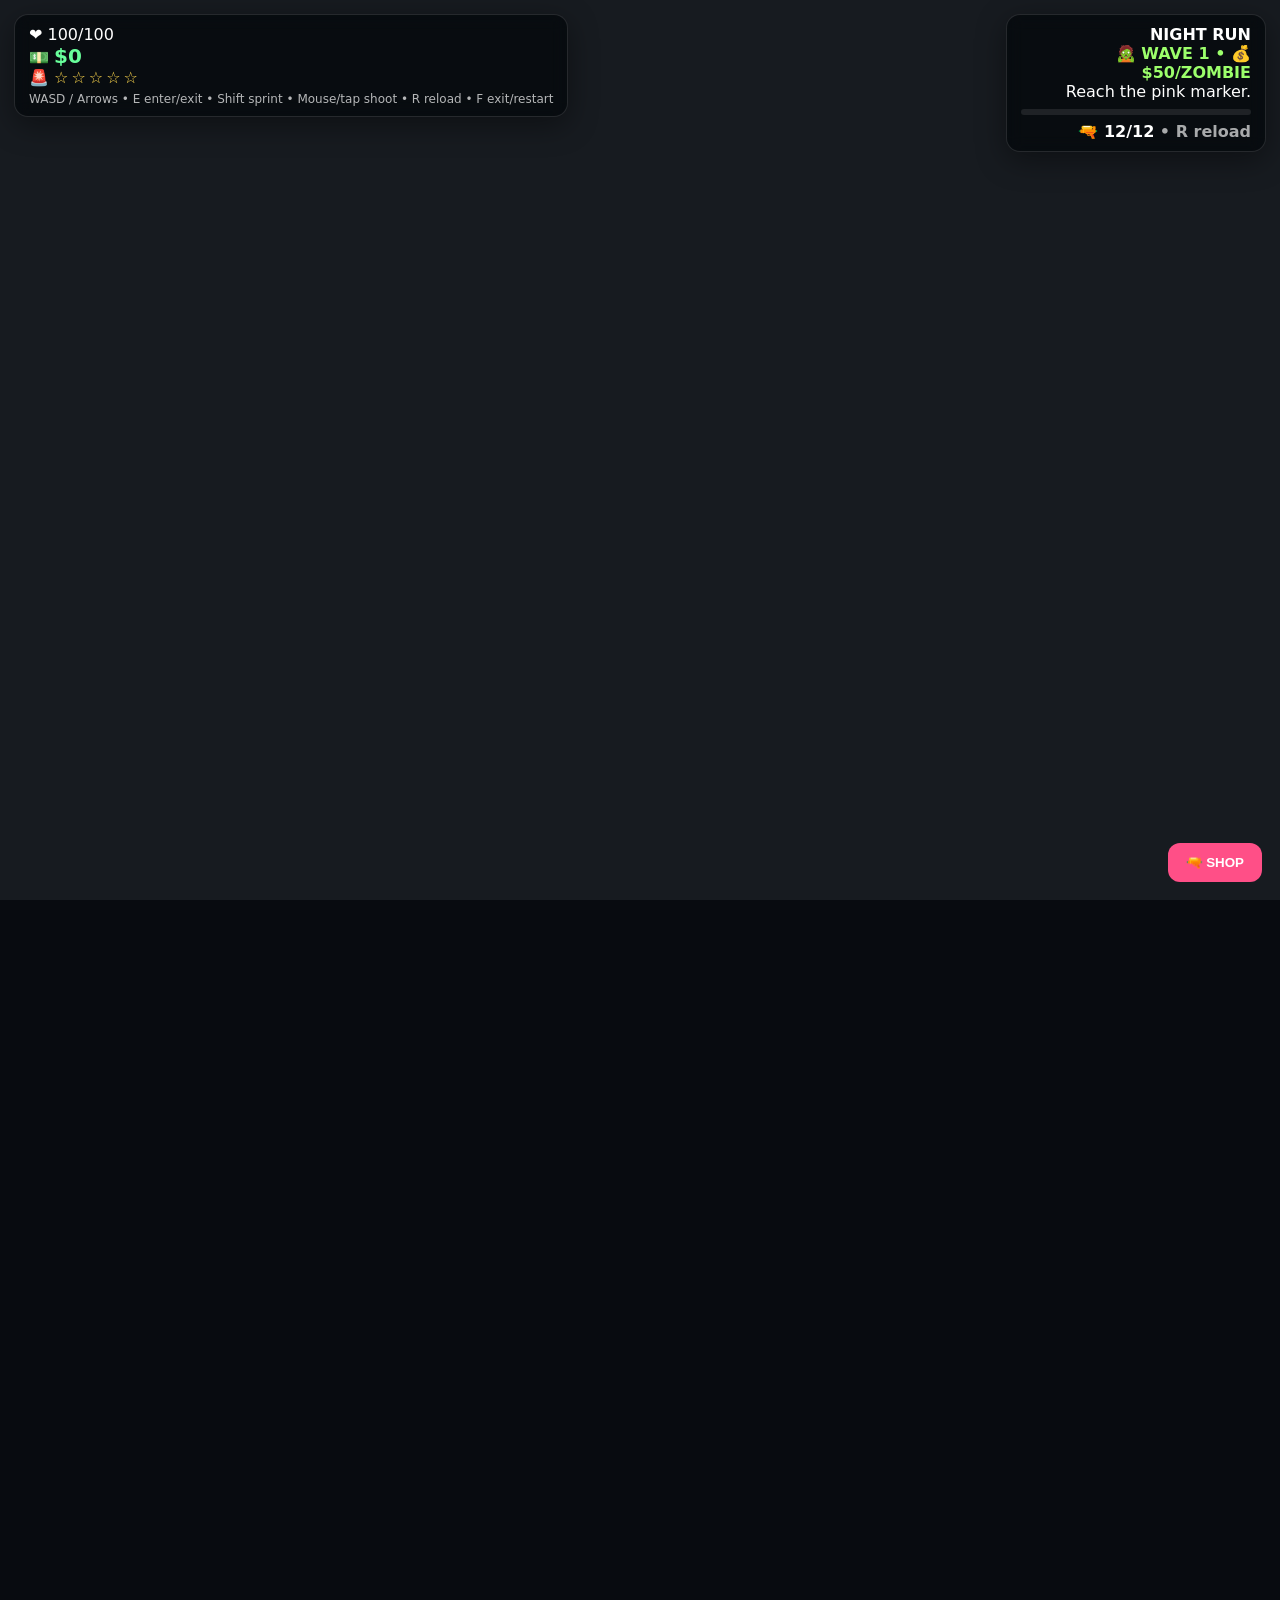
==== games/vice-streets.html @ dd01cb98 "Make upgraded shots behave like individual straight bullets" ====
<!doctype html>
<html lang="en">
<head>
<meta charset="utf-8">
<meta name="viewport" content="width=device-width,initial-scale=1,viewport-fit=cover">
<title>Vice Streets — Open World Mini Game</title>
<style>
*{box-sizing:border-box}html,body{margin:0;height:100%;overflow:hidden;background:#080b10;color:#fff;font-family:system-ui,-apple-system,Segoe UI,sans-serif}
canvas{display:block;width:100vw;height:100vh;background:#171b20}
#hud{position:fixed;inset:0;pointer-events:none}
.panel{position:absolute;background:rgba(5,8,12,.78);backdrop-filter:blur(8px);border:1px solid rgba(255,255,255,.12);border-radius:14px;padding:10px 14px;box-shadow:0 8px 30px #0006}
#stats{top:14px;left:14px;min-width:190px}.money{color:#68ff9b;font-weight:800;font-size:20px}.wanted{letter-spacing:3px;color:#ffd84d}.hint{font-size:12px;opacity:.7;margin-top:5px}
#mission{top:14px;right:14px;text-align:right;max-width:260px}.missionTitle{font-weight:800}.progress{height:6px;background:#ffffff18;border-radius:99px;margin-top:8px;overflow:hidden}.progress i{display:block;height:100%;background:#ff4f87;width:0%}
#toast{left:50%;bottom:28px;transform:translateX(-50%);font-weight:700;opacity:0;transition:.25s}
#mobile{display:none;position:fixed;inset:auto 0 18px 0;justify-content:space-between;padding:0 18px;pointer-events:none}.stick{width:116px;height:116px;border-radius:50%;background:#ffffff12;border:1px solid #fff2;pointer-events:auto;position:relative}.stick b{position:absolute;left:39px;top:39px;width:38px;height:38px;border-radius:50%;background:#fff3}.buttons{display:flex;gap:10px;align-items:end}.btn{width:58px;height:58px;border-radius:50%;border:1px solid #fff3;background:#ff4f8755;color:#fff;font-weight:800;pointer-events:auto}
@media(max-width:700px){#mobile{display:flex}.hint{display:none}#mission{font-size:12px;max-width:190px}}
</style>
</head>
<body>
<canvas id="game"></canvas>
<div id="hud">
  <div id="stats" class="panel"><div>❤️ <span id="health">100</span>/100</div><div>💵 <span class="money">$<span id="cash">0</span></span></div><div>🚨 <span id="stars" class="wanted">☆☆☆☆☆</span></div><div class="hint">WASD / Arrows • E enter/exit • Shift sprint • Mouse/tap shoot • R reload • F exit/restart</div></div>
  <div id="mission" class="panel"><div class="missionTitle">NIGHT RUN</div><div style="color:#9cff6b;font-weight:800">🧟 WAVE <span id="wave">1</span> • 💰 $50/ZOMBIE</div><div id="objective">Reach the pink marker.</div><div class="progress"><i id="bar"></i></div><div style="margin-top:7px;font-weight:800">🔫 <span id="ammo">12</span>/12 <span style="opacity:.65">• R reload</span></div></div>
  <div id="toast" class="panel"></div>
</div>
<div id="mobile"><div id="stick" class="stick"><b></b></div><div class="buttons"><button class="btn" id="shoot">FIRE</button><button class="btn" id="reload">RELOAD</button><button class="btn" id="enter">E</button><button class="btn" id="sprint">RUN</button></div></div>
<div id="death" style="display:none;position:fixed;inset:0;z-index:20;background:#000b;align-items:center;justify-content:center;text-align:center"><div class="panel" style="padding:28px;min-width:280px"><div style="font-size:34px;font-weight:900;color:#ff4f87">YOU DIED</div><div style="margin:10px 0 18px;opacity:.8">Wave reset to 1.</div><button id="restart" style="padding:12px 22px;border:0;border-radius:10px;background:#68ff9b;font-weight:900">RESTART</button></div></div>
<button id="shopBtn" style="position:fixed;right:18px;bottom:18px;z-index:5;padding:12px 18px;border:0;border-radius:12px;background:#ff4f87;color:#fff;font-weight:900">🔫 SHOP</button>
<div id="shop" style="display:none;position:fixed;inset:0;background:#000b;z-index:30;align-items:center;justify-content:center"><div class="panel" style="width:min(430px,92vw);padding:18px"><h2>🔫 WEAPON SHOP</h2><div>Cash: $<span id="shopCash">0</span></div><div style="margin:12px 0;padding:12px;background:#ffffff0d;border-radius:10px"><b>SMG — $1,000</b><br><small>3 damage • faster fire</small><br><button id="smgBtn">BUY</button></div><div style="margin:12px 0;padding:12px;background:#ffffff0d;border-radius:10px"><b>Rifle — $2,000</b><br><small>7 damage • very fast fire</small><br><button id="rifleBtn">BUY</button></div><div style="margin:12px 0;padding:12px;background:#ffffff0d;border-radius:10px"><b>Fire Rate Upgrade — $500</b><br><small>Walk through the green station to auto-buy.</small><br><button id="rateBtn">UPGRADE</button></div><button id="closeShop">CLOSE</button></div></div><script>
const c=document.querySelector('canvas'),x=c.getContext('2d'),cashEl=document.querySelector('#cash'),starsEl=document.querySelector('#stars'),obj=document.querySelector('#objective'),bar=document.querySelector('#bar'),toast=document.querySelector('#toast');
let W,H,dpr,keys={},touch={x:0,y:0},toastTimer=0,mouse={x:0,y:0,down:false},ammo=12,maxAmmo=12,reloading=false,reloadTimer=0,shots=[],zombies=[],wave=1,zKills=0,gunLevel=1,fireCooldown=0,weapon='Pistol',health=100,hitCooldown=0,dead=false,boss=null,upgradePad={x:1600,y:850,r:42,used:false};
function resize(){dpr=Math.min(devicePixelRatio||1,2);W=innerWidth;H=innerHeight;c.width=W*dpr;c.height=H*dpr;x.setTransform(dpr,0,0,dpr,0,0)}addEventListener('resize',resize);resize();
const world={w:3200,h:2200}, player={x:1600,y:1100,r:15,angle:0,onCar:false,cash:0,wanted:0};
function spawnWave(){zombies=[];boss=null;const count=Math.min(6+wave*2,34);for(let i=0;i<count;i++){const a=(Math.PI*2*i/count)+rnd(-.12,.12),d=620+(i%3)*95;zombies.push({x:Math.max(40,Math.min(world.w-40,player.x+Math.cos(a)*d)),y:Math.max(40,Math.min(world.h-40,player.y+Math.sin(a)*d)),r:12+Math.min(7,wave*.4),speed:.55+wave*.075,hp:2+wave*2,hit:0});}if(wave%5===0){const a=.37,d=760;boss={x:Math.max(60,Math.min(world.w-60,player.x+Math.cos(a)*d)),y:Math.max(60,Math.min(world.h-60,player.y+Math.sin(a)*d)),r:28,speed:.45+wave*.025,hp:100+wave*35,maxHp:100+wave*35,hit:0};toastMsg('👹 BOSS WAVE '+wave);}else toastMsg('🧟 ZOMBIE WAVE '+wave+' — SURVIVE!')}spawnWave();
let cam={x:0,y:0}, cars=[], people=[], particles=[], pickups=[], mission={stage:2,got:0,total:0};
const roadX=[300,800,1300,1800,2300,2800],roadY=[300,750,1200,1650,2000];
function rnd(a,b){return a+Math.random()*(b-a)} function dist(a,b){return Math.hypot(a.x-b.x,a.y-b.y)}
function toastMsg(t){toast.textContent=t;toast.style.opacity=1;toastTimer=2.5}
for(let i=0;i<55;i++)cars.push({x:rnd(120,3080),y:rnd(120,2080),w:42,h:22,a:Math.random()*6.28,v:rnd(.4,1.4),color:['#b52f45','#2478b5','#c59a27','#6847a8','#278d59','#777'][i%6],npc:true,type:i%3});
for(let i=0;i<45;i++)people.push({x:rnd(100,3100),y:rnd(100,2100),r:7,a:Math.random()*6.28,skin:['#f0b58a','#c9825e','#8d553c','#e2a071'][i%4],shirt:['#263b59','#6d2938','#405b3d','#5b4a73','#7b6748'][i%5],pants:['#20242b','#39414c','#17191e','#5b5146'][i%4]});
 
function roadAt(v,arr){return arr.reduce((p,n)=>Math.abs(n-v)<Math.abs(p-v)?n:p,arr[0])}
function shoot(){if(dead||reloading||ammo<=0||fireCooldown>0)return;const damage=weapon==='Pistol'?1:weapon==='SMG'?3:7;const bullets=Math.min(gunLevel,6);ammo-=bullets;fireCooldown=.28;let ang=player.angle;if(mouse.x||mouse.y){const wx=mouse.x+cam.x,wy=mouse.y+cam.y,aim=Math.atan2(wy-player.y,wx-player.x);if(Math.hypot(wx-player.x,wy-player.y)>8){ang=aim;player.angle=aim}}for(let b=0;b<bullets;b++){shots.push({x:player.x+Math.cos(ang)*20,y:player.y+Math.sin(ang)*20,a:ang,life:.9,delay:b*.065,speed:22,damage})}}
function reload(){if(reloading||ammo===maxAmmo)return;reloading=true;reloadTimer=1.15;toastMsg('RELOADING...')}
function update(dt){
 fireCooldown=Math.max(0,fireCooldown-dt);
 if(reloading){reloadTimer-=dt;if(reloadTimer<=0){ammo=maxAmmo;reloading=false;toastMsg('RELOADED')}}
 let dx=(keys.d||keys.arrowright?1:0)-(keys.a||keys.arrowleft?1:0),dy=(keys.s||keys.arrowdown?1:0)-(keys.w||keys.arrowup?1:0);
 if(touch.x||touch.y){dx=touch.x;dy=touch.y}
 const len=Math.hypot(dx,dy)||1, speed=(player.onCar?5.8:((keys.shift||keys.run)?3.8:2.6));
 if(dx||dy){player.x+=dx/len*speed*dt*60;player.y+=dy/len*speed*dt*60;const targetAngle=Math.atan2(dy,dx),angleDelta=Math.atan2(Math.sin(targetAngle-player.angle),Math.cos(targetAngle-player.angle));player.angle+=angleDelta*Math.min(1,dt*4.5)}
 player.x=Math.max(35,Math.min(world.w-35,player.x));player.y=Math.max(35,Math.min(world.h-35,player.y));
 if(player.onCar) for(const car of cars) if(car===player.car){car.x=player.x;car.y=player.y;car.a=player.angle}
 for(const car of cars) if(car.npc){car.x+=Math.cos(car.a)*car.v*dt*60;car.y+=Math.sin(car.a)*car.v*dt*60;if(car.x<30||car.x>world.w-30)car.a=Math.PI-car.a;if(car.y<30||car.y>world.h-30)car.a=-car.a}
 for(const p of people){p.x+=Math.cos(p.a)*.35*dt*60;p.y+=Math.sin(p.a)*.35*dt*60;if(Math.random()<.01)p.a+=rnd(-1,1)}
 hitCooldown=Math.max(0,hitCooldown-dt);for(const z of zombies){const a=Math.atan2(player.y-z.y,player.x-z.x),sp=z.speed*dt*60;z.x+=Math.cos(a)*sp;z.y+=Math.sin(a)*sp;z.hit=Math.max(0,z.hit-dt);if(Math.hypot(z.x-player.x,z.y-player.y)<player.r+z.r&&hitCooldown<=0){health=Math.max(0,health-15);hitCooldown=.65;z.x-=Math.cos(a)*16;z.y-=Math.sin(a)*16;if(health<=0)die()}}if(boss){const a=Math.atan2(player.y-boss.y,player.x-boss.x),sp=boss.speed*dt*60;boss.x+=Math.cos(a)*sp;boss.y+=Math.sin(a)*sp;boss.hit=Math.max(0,boss.hit-dt);if(Math.hypot(boss.x-player.x,boss.y-player.y)<player.r+boss.r&&hitCooldown<=0){health=Math.max(0,health-30);hitCooldown=.75;if(health<=0)die()}}if(!upgradePad.used&&dist(player,upgradePad)<upgradePad.r&&player.cash>=500){player.cash-=500;gunLevel++;upgradePad.used=true;toastMsg('AUTO UPGRADE! FIRE RATE LEVEL '+gunLevel)}if(dist(player,upgradePad)>90)upgradePad.used=false; if(player.wanted>0&&Math.random()<.0008)player.wanted=Math.max(0,player.wanted-1);
 for(const p of particles){p.x+=p.vx;p.y+=p.vy;p.life-=dt}particles=particles.filter(p=>p.life>0);
 for(const s of shots){if(s.delay>0){s.delay-=dt;continue}s.x+=Math.cos(s.a)*s.speed*dt*60;s.y+=Math.sin(s.a)*s.speed*dt*60;s.life-=dt;
  let hit=false;
  for(let i=zombies.length-1;i>=0;i--){const z=zombies[i];if(Math.hypot(s.x-z.x,s.y-z.y)<z.r+5){z.hp-=s.damage;z.hit=.12;hit=true;if(z.hp<=0){for(let k=0;k<20;k++)particles.push({x:z.x+rnd(-10,10),y:z.y+rnd(-10,10),vx:rnd(-3,3),vy:rnd(-3,3),life:rnd(.3,.9)});zombies.splice(i,1);zKills++;player.cash+=50;toastMsg('+ $50 ZOMBIE')}break}}
  if(!hit&&boss&&Math.hypot(s.x-boss.x,s.y-boss.y)<boss.r+5){boss.hp-=s.damage;boss.hit=.12;hit=true;if(boss.hp<=0){for(let k=0;k<50;k++)particles.push({x:boss.x+rnd(-25,25),y:boss.y+rnd(-25,25),vx:rnd(-5,5),vy:rnd(-5,5),life:rnd(.4,1)});player.cash+=wave*500;boss=null;toastMsg('👹 BOSS DEFEATED +
 document.querySelector('#ammo').textContent=reloading?'…':ammo;document.querySelector('#health').textContent=health;cashEl.textContent=player.cash;document.querySelector('#wave').textContent=wave;starsEl.textContent='★'.repeat(player.wanted)+'☆'.repeat(5-player.wanted);
 obj.textContent=wave%5===0?'BOSS WAVE — DEFEAT THE BOSS!':'Survive the zombies.';
 bar.style.width=(mission.stage===0?mission.got/mission.total*100:mission.stage===1?100:100)+'%';
 cam.x+=(player.x-W/2-cam.x)*.12;cam.y+=(player.y-H/2-cam.y)*.12;
 if(toastTimer>0){toastTimer-=dt;if(toastTimer<=0)toast.style.opacity=0}
}
function draw(){
 x.clearRect(0,0,W,H);x.save();x.translate(-cam.x,-cam.y);
 x.fillStyle='#20252b';x.fillRect(0,0,world.w,world.h);
 // detailed city blocks and buildings
 for(let gx=60;gx<world.w;gx+=250)for(let gy=60;gy<world.h;gy+=220){
  const h=95+((gx*7+gy*3)%120),w=185;
  x.fillStyle='#171a1e';x.fillRect(gx+7,gy+9,w,h+8);
  x.fillStyle=((gx+gy)%500)?'#50545a':'#62666b';x.fillRect(gx,gy,w,h);
  x.fillStyle='#74777a';x.fillRect(gx+5,gy+5,w-10,7);
  for(let wx=gx+15;wx<gx+w-12;wx+=25)for(let wy=gy+18;wy<gy+h-12;wy+=24){x.fillStyle=((wx+wy)%3)?'#9aa0a3':'#34393e';x.fillRect(wx,wy,11,8)}
  x.fillStyle='#25282c';x.fillRect(gx+18,gy+h-35,34,35);x.fillRect(gx+w-52,gy+h-35,34,35);
 }
 // roads
 x.fillStyle='#383d42';for(const r of roadX)x.fillRect(r-48,0,96,world.h);for(const r of roadY)x.fillRect(0,r-48,world.w,96);
 x.strokeStyle='#d5b84a';x.lineWidth=2;x.setLineDash([20,18]);for(const r of roadX){x.beginPath();x.moveTo(r,0);x.lineTo(r,world.h);x.stroke()}for(const r of roadY){x.beginPath();x.moveTo(0,r);x.lineTo(world.w,r);x.stroke()}x.setLineDash([]);
 // upgrade station
 x.strokeStyle='#68ff9b';x.lineWidth=4;x.beginPath();x.arc(upgradePad.x,upgradePad.y,upgradePad.r+Math.sin(Date.now()/180)*4,0,7);x.stroke();x.fillStyle='#68ff9b';x.font='bold 12px sans-serif';x.textAlign='center';x.fillText('$500 FIRE RATE',upgradePad.x,upgradePad.y-52);
 // destination
 const target=mission.stage===1?{x:2850,y:420}:pickups.find(q=>!q.got);
 if(target&&mission.stage===1){x.strokeStyle='#ff4f87';x.lineWidth=5;x.beginPath();x.arc(target.x,target.y,25+Math.sin(Date.now()/120)*5,0,7);x.stroke()}
 for(const q of pickups)if(!q.got){x.fillStyle='#ff4f87';x.beginPath();x.arc(q.x,q.y,10,0,7);x.fill();x.fillStyle='#fff';x.font='bold 11px sans-serif';x.textAlign='center';x.fillText('$',q.x,q.y+4)}
 for(const p of people){x.save();x.translate(p.x,p.y);x.rotate(p.a);x.fillStyle='#111';x.fillRect(-5,13,4,8);x.fillRect(1,13,4,8);x.fillStyle=p.pants;x.fillRect(-6,5,12,10);x.fillStyle=p.shirt;x.beginPath();x.roundRect(-7,-1,14,10,3);x.fill();x.fillStyle=p.skin;x.beginPath();x.arc(0,-7,5.5,0,7);x.fill();x.fillStyle='#3a241a';x.beginPath();x.arc(0,-10,5.5,Math.PI,Math.PI*2);x.fill();x.fillStyle=p.skin;x.fillRect(-10,1,3,7);x.fillRect(7,1,3,7);x.restore()}
 if(boss){x.save();x.translate(boss.x,boss.y);x.fillStyle=boss.hit?'#fff':'#8b1e35';x.beginPath();x.arc(0,0,boss.r,0,7);x.fill();x.fillStyle='#111';x.beginPath();x.arc(-9,-5,5,0,7);x.arc(9,-5,5,0,7);x.fill();x.fillStyle='#ff4f87';x.fillRect(-30,-42,60,6);x.fillStyle='#68ff9b';x.fillRect(-30,-42,60*Math.max(0,boss.hp/boss.maxHp),6);x.restore()}for(const z of zombies){x.save();x.translate(z.x,z.y);const a=Math.atan2(player.y-z.y,player.x-z.x);x.rotate(a);x.fillStyle='#111';x.fillRect(-7,10,5,10);x.fillRect(2,10,5,10);x.fillStyle=z.hit?'#fff':'#596b4a';x.beginPath();x.arc(0,0,12,0,7);x.fill();x.fillStyle='#36452e';x.fillRect(-9,-3,18,13);x.fillStyle='#d8d8c0';x.beginPath();x.arc(-4,-3,2,0,7);x.arc(4,-3,2,0,7);x.fill();x.restore()}
 for(const car of cars){x.save();x.translate(car.x,car.y);x.rotate(car.a);x.fillStyle='#111';x.roundRect(-24,-13,48,26,6);x.fill();x.fillStyle=car.color;x.roundRect(-21,-10,42,20,5);x.fill();x.fillStyle='#202a32';x.beginPath();x.roundRect(-8,-8,17,16,3);x.fill();x.fillStyle='#9fc7d8';x.fillRect(-5,-7,11,6);x.fillStyle='#d8e6eb';x.fillRect(-5,1,11,6);x.fillStyle='#111';x.fillRect(-19,-15,9,5);x.fillRect(10,-15,9,5);x.fillRect(-19,10,9,5);x.fillRect(10,10,9,5);x.fillStyle='#f5e6a2';x.fillRect(20,-7,3,5);x.fillStyle='#d34a4a';x.fillRect(-23,2,3,5);x.restore()}
 x.save();x.translate(player.x,player.y);x.rotate(player.angle);if(player.onCar){x.fillStyle='#111';x.roundRect(-25,-14,50,28,6);x.fill();x.fillStyle='#ff4f87';x.roundRect(-22,-11,44,22,5);x.fill();x.fillStyle='#202a32';x.roundRect(-8,-9,18,18,3);x.fill();x.fillStyle='#bde9ff';x.fillRect(-5,-7,12,6);x.fillRect(-5,1,12,6);x.fillStyle='#111';x.fillRect(-20,-16,10,5);x.fillRect(10,-16,10,5);x.fillRect(-20,11,10,5);x.fillRect(10,11,10,5)}else{x.fillStyle='#17191d';x.fillRect(-6,9,5,9);x.fillRect(1,9,5,9);x.fillStyle='#2d4770';x.beginPath();x.roundRect(-8,-1,16,12,4);x.fill();x.fillStyle='#e0a277';x.beginPath();x.arc(0,-7,6,0,7);x.fill();x.fillStyle='#2a1b16';x.beginPath();x.arc(0,-10,6,Math.PI,Math.PI*2);x.fill();x.fillStyle='#111';x.fillRect(5,-1,15,4)}x.restore();
 // weapon
x.save();x.translate(player.x,player.y);x.rotate(player.angle);if(weapon==='Pistol'){x.strokeStyle='#ffd84d';x.lineWidth=4;x.beginPath();x.moveTo(6,0);x.lineTo(32,0);x.stroke();}else if(weapon==='SMG'){x.fillStyle='#55d6ff';x.fillRect(5,-4,30,8);x.fillStyle='#17202a';x.fillRect(10,4,8,12);x.fillStyle='#9deaff';x.fillRect(33,-2,8,4);}else{x.fillStyle='#ff9f43';x.fillRect(5,-4,42,8);x.fillStyle='#222';x.fillRect(12,4,8,16);x.fillStyle='#ffd84d';x.fillRect(45,-2,12,4);}x.restore();
 for(const s of shots){if(s.delay>0)continue;x.save();x.globalAlpha=Math.max(0,s.life*2);x.fillStyle=weapon==='Rifle'?'#ff9f43':weapon==='SMG'?'#59f3ff':'#ffd84d';x.beginPath();x.arc(s.x,s.y,3.5,0,7);x.fill();x.restore()}for(const p of particles){x.globalAlpha=Math.max(0,p.life);x.fillStyle='#ff4f87';x.fillRect(p.x,p.y,4,4)}x.globalAlpha=1;x.restore();
}
function die(){if(dead)return;dead=true;mouse.down=false;keys={};document.querySelector('#death').style.display='flex';toastMsg('YOU DIED — WAVE RESET')}function restartGame(){dead=false;health=100;hitCooldown=0;wave=1;zKills=0;zombies=[];boss=null;player.x=1600;player.y=1100;player.wanted=0;ammo=maxAmmo;reloading=false;mission.stage=2;mission.got=0;upgradePad.used=false;document.querySelector('#death').style.display='none';spawnWave()}document.querySelector('#restart').onclick=restartGame;function loop(t){const dt=Math.min(.033,(t-(loop.last||t))/1000);loop.last=t;if(!dead)update(dt);draw();requestAnimationFrame(loop)}requestAnimationFrame(loop);
addEventListener('keydown',e=>{keys[e.key.toLowerCase()]=true;const k=e.key.toLowerCase();if(k==='e')toggleCar();if(k==='r')reload();if(k==='f'||k===' ')shoot()});
addEventListener('keyup',e=>keys[e.key.toLowerCase()]=false);c.addEventListener('mousemove',e=>{mouse.x=e.clientX;mouse.y=e.clientY});c.addEventListener('mousedown',e=>{e.preventDefault();mouse.down=true;mouse.x=e.clientX;mouse.y=e.clientY;shoot()});addEventListener('mouseup',()=>mouse.down=false);c.addEventListener('touchstart',e=>{const t=e.touches[0];mouse.x=t.clientX;mouse.y=t.clientY;shoot()},{passive:true});
function toggleCar(){let nearest=cars.reduce((a,b)=>dist(player,b)<dist(player,a)?b:a,cars[0]);if(player.onCar){player.onCar=false;player.car=null;toastMsg('On foot')}else if(dist(player,nearest)<55){player.onCar=true;player.car=nearest;toastMsg('Vehicle acquired')}}
function openShop(){document.querySelector('#shop').style.display='flex';document.querySelector('#shopCash').textContent=player.cash}function closeShop(){document.querySelector('#shop').style.display='none'}document.querySelector('#shopBtn').onclick=openShop;document.querySelector('#closeShop').onclick=closeShop;document.querySelector('#rateBtn').onclick=()=>{if(player.cash>=500){player.cash-=500;gunLevel++;document.querySelector('#shopCash').textContent=player.cash;toastMsg('FIRE RATE LEVEL '+gunLevel)}else toastMsg('Need $500')};document.querySelector('#smgBtn').onclick=()=>{if(player.cash>=1000){player.cash-=1000;weapon='SMG';gunLevel=Math.max(gunLevel,3);document.querySelector('#shopCash').textContent=player.cash;toastMsg('SMG PURCHASED')}else toastMsg('Need $1,000')};document.querySelector('#rifleBtn').onclick=()=>{if(player.cash>=2000){player.cash-=2000;weapon='Rifle';gunLevel=Math.max(gunLevel,6);document.querySelector('#shopCash').textContent=player.cash;toastMsg('RIFLE PURCHASED')}else toastMsg('Need $2,000')};document.querySelector('#enter').onclick=toggleCar;document.querySelector('#shoot').onpointerdown=e=>{e.preventDefault();shoot()};document.querySelector('#reload').onclick=reload;document.querySelector('#mission').insertAdjacentHTML('beforeend','<button id="upgrade" style="margin-top:8px;padding:7px 10px;border:0;border-radius:8px;background:#68ff9b;color:#07110b;font-weight:900;cursor:pointer">UPGRADE FIRE RATE — $500</button>');document.querySelector('#upgrade').onclick=()=>{if(player.cash>=500){player.cash-=500;gunLevel++;toastMsg('GUN UPGRADED — LEVEL '+gunLevel)}else toastMsg('Need $500 for upgrade')};document.querySelector('#sprint').ontouchstart=()=>keys.shift=true;document.querySelector('#sprint').ontouchend=()=>keys.shift=false;
const st=document.querySelector('#stick');st.addEventListener('pointermove',e=>{if(e.buttons){const r=st.getBoundingClientRect(),cx=r.left+r.width/2,cy=r.top+r.height/2;touch.x=Math.max(-1,Math.min(1,(e.clientX-cx)/(r.width/2)));touch.y=Math.max(-1,Math.min(1,(e.clientY-cy)/(r.height/2)));st.firstElementChild.style.transform=`translate(${touch.x*32}px,${touch.y*32}px)`}});st.addEventListener('pointerup',()=>{touch.x=touch.y=0;st.firstElementChild.style.transform=''});
toastMsg('Welcome to Vice Streets — FIRE to shoot, R to reload');
</script>
</body>
</html>+(wave*500))}}
  if(s.x<0||s.x>world.w||s.y<0||s.y>world.h)s.life=0;
 }
 shots=shots.filter(s=>s.life>0);
 if(zombies.length===0&&!boss){wave++;player.cash+=wave*100;spawnWave()}if(mouse.down)shoot();
 document.querySelector('#ammo').textContent=reloading?'…':ammo;document.querySelector('#health').textContent=health;cashEl.textContent=player.cash;document.querySelector('#wave').textContent=wave;starsEl.textContent='★'.repeat(player.wanted)+'☆'.repeat(5-player.wanted);
 obj.textContent=wave%5===0?'BOSS WAVE — DEFEAT THE BOSS!':'Survive the zombies.';
 bar.style.width=(mission.stage===0?mission.got/mission.total*100:mission.stage===1?100:100)+'%';
 cam.x+=(player.x-W/2-cam.x)*.12;cam.y+=(player.y-H/2-cam.y)*.12;
 if(toastTimer>0){toastTimer-=dt;if(toastTimer<=0)toast.style.opacity=0}
}
function draw(){
 x.clearRect(0,0,W,H);x.save();x.translate(-cam.x,-cam.y);
 x.fillStyle='#20252b';x.fillRect(0,0,world.w,world.h);
 // detailed city blocks and buildings
 for(let gx=60;gx<world.w;gx+=250)for(let gy=60;gy<world.h;gy+=220){
  const h=95+((gx*7+gy*3)%120),w=185;
  x.fillStyle='#171a1e';x.fillRect(gx+7,gy+9,w,h+8);
  x.fillStyle=((gx+gy)%500)?'#50545a':'#62666b';x.fillRect(gx,gy,w,h);
  x.fillStyle='#74777a';x.fillRect(gx+5,gy+5,w-10,7);
  for(let wx=gx+15;wx<gx+w-12;wx+=25)for(let wy=gy+18;wy<gy+h-12;wy+=24){x.fillStyle=((wx+wy)%3)?'#9aa0a3':'#34393e';x.fillRect(wx,wy,11,8)}
  x.fillStyle='#25282c';x.fillRect(gx+18,gy+h-35,34,35);x.fillRect(gx+w-52,gy+h-35,34,35);
 }
 // roads
 x.fillStyle='#383d42';for(const r of roadX)x.fillRect(r-48,0,96,world.h);for(const r of roadY)x.fillRect(0,r-48,world.w,96);
 x.strokeStyle='#d5b84a';x.lineWidth=2;x.setLineDash([20,18]);for(const r of roadX){x.beginPath();x.moveTo(r,0);x.lineTo(r,world.h);x.stroke()}for(const r of roadY){x.beginPath();x.moveTo(0,r);x.lineTo(world.w,r);x.stroke()}x.setLineDash([]);
 // upgrade station
 x.strokeStyle='#68ff9b';x.lineWidth=4;x.beginPath();x.arc(upgradePad.x,upgradePad.y,upgradePad.r+Math.sin(Date.now()/180)*4,0,7);x.stroke();x.fillStyle='#68ff9b';x.font='bold 12px sans-serif';x.textAlign='center';x.fillText('$500 FIRE RATE',upgradePad.x,upgradePad.y-52);
 // destination
 const target=mission.stage===1?{x:2850,y:420}:pickups.find(q=>!q.got);
 if(target&&mission.stage===1){x.strokeStyle='#ff4f87';x.lineWidth=5;x.beginPath();x.arc(target.x,target.y,25+Math.sin(Date.now()/120)*5,0,7);x.stroke()}
 for(const q of pickups)if(!q.got){x.fillStyle='#ff4f87';x.beginPath();x.arc(q.x,q.y,10,0,7);x.fill();x.fillStyle='#fff';x.font='bold 11px sans-serif';x.textAlign='center';x.fillText('$',q.x,q.y+4)}
 for(const p of people){x.save();x.translate(p.x,p.y);x.rotate(p.a);x.fillStyle='#111';x.fillRect(-5,13,4,8);x.fillRect(1,13,4,8);x.fillStyle=p.pants;x.fillRect(-6,5,12,10);x.fillStyle=p.shirt;x.beginPath();x.roundRect(-7,-1,14,10,3);x.fill();x.fillStyle=p.skin;x.beginPath();x.arc(0,-7,5.5,0,7);x.fill();x.fillStyle='#3a241a';x.beginPath();x.arc(0,-10,5.5,Math.PI,Math.PI*2);x.fill();x.fillStyle=p.skin;x.fillRect(-10,1,3,7);x.fillRect(7,1,3,7);x.restore()}
 if(boss){x.save();x.translate(boss.x,boss.y);x.fillStyle=boss.hit?'#fff':'#8b1e35';x.beginPath();x.arc(0,0,boss.r,0,7);x.fill();x.fillStyle='#111';x.beginPath();x.arc(-9,-5,5,0,7);x.arc(9,-5,5,0,7);x.fill();x.fillStyle='#ff4f87';x.fillRect(-30,-42,60,6);x.fillStyle='#68ff9b';x.fillRect(-30,-42,60*Math.max(0,boss.hp/boss.maxHp),6);x.restore()}for(const z of zombies){x.save();x.translate(z.x,z.y);const a=Math.atan2(player.y-z.y,player.x-z.x);x.rotate(a);x.fillStyle='#111';x.fillRect(-7,10,5,10);x.fillRect(2,10,5,10);x.fillStyle=z.hit?'#fff':'#596b4a';x.beginPath();x.arc(0,0,12,0,7);x.fill();x.fillStyle='#36452e';x.fillRect(-9,-3,18,13);x.fillStyle='#d8d8c0';x.beginPath();x.arc(-4,-3,2,0,7);x.arc(4,-3,2,0,7);x.fill();x.restore()}
 for(const car of cars){x.save();x.translate(car.x,car.y);x.rotate(car.a);x.fillStyle='#111';x.roundRect(-24,-13,48,26,6);x.fill();x.fillStyle=car.color;x.roundRect(-21,-10,42,20,5);x.fill();x.fillStyle='#202a32';x.beginPath();x.roundRect(-8,-8,17,16,3);x.fill();x.fillStyle='#9fc7d8';x.fillRect(-5,-7,11,6);x.fillStyle='#d8e6eb';x.fillRect(-5,1,11,6);x.fillStyle='#111';x.fillRect(-19,-15,9,5);x.fillRect(10,-15,9,5);x.fillRect(-19,10,9,5);x.fillRect(10,10,9,5);x.fillStyle='#f5e6a2';x.fillRect(20,-7,3,5);x.fillStyle='#d34a4a';x.fillRect(-23,2,3,5);x.restore()}
 x.save();x.translate(player.x,player.y);x.rotate(player.angle);if(player.onCar){x.fillStyle='#111';x.roundRect(-25,-14,50,28,6);x.fill();x.fillStyle='#ff4f87';x.roundRect(-22,-11,44,22,5);x.fill();x.fillStyle='#202a32';x.roundRect(-8,-9,18,18,3);x.fill();x.fillStyle='#bde9ff';x.fillRect(-5,-7,12,6);x.fillRect(-5,1,12,6);x.fillStyle='#111';x.fillRect(-20,-16,10,5);x.fillRect(10,-16,10,5);x.fillRect(-20,11,10,5);x.fillRect(10,11,10,5)}else{x.fillStyle='#17191d';x.fillRect(-6,9,5,9);x.fillRect(1,9,5,9);x.fillStyle='#2d4770';x.beginPath();x.roundRect(-8,-1,16,12,4);x.fill();x.fillStyle='#e0a277';x.beginPath();x.arc(0,-7,6,0,7);x.fill();x.fillStyle='#2a1b16';x.beginPath();x.arc(0,-10,6,Math.PI,Math.PI*2);x.fill();x.fillStyle='#111';x.fillRect(5,-1,15,4)}x.restore();
 // weapon
x.save();x.translate(player.x,player.y);x.rotate(player.angle);if(weapon==='Pistol'){x.strokeStyle='#ffd84d';x.lineWidth=4;x.beginPath();x.moveTo(6,0);x.lineTo(32,0);x.stroke();}else if(weapon==='SMG'){x.fillStyle='#55d6ff';x.fillRect(5,-4,30,8);x.fillStyle='#17202a';x.fillRect(10,4,8,12);x.fillStyle='#9deaff';x.fillRect(33,-2,8,4);}else{x.fillStyle='#ff9f43';x.fillRect(5,-4,42,8);x.fillStyle='#222';x.fillRect(12,4,8,16);x.fillStyle='#ffd84d';x.fillRect(45,-2,12,4);}x.restore();
 for(const s of shots){x.save();x.globalAlpha=Math.max(0,s.life*2.4);x.strokeStyle=weapon==='Rifle'?'#ff9f43':weapon==='SMG'?'#59f3ff':'#ffd84d';x.lineWidth=4;x.lineCap='round';x.beginPath();x.moveTo(s.x,s.y);x.lineTo(s.x+Math.cos(s.a)*(s.trail||90),s.y+Math.sin(s.a)*(s.trail||90));x.stroke();x.restore()}for(const p of particles){x.globalAlpha=Math.max(0,p.life);x.fillStyle='#ff4f87';x.fillRect(p.x,p.y,4,4)}x.globalAlpha=1;x.restore();
}
function die(){if(dead)return;dead=true;mouse.down=false;keys={};document.querySelector('#death').style.display='flex';toastMsg('YOU DIED — WAVE RESET')}function restartGame(){dead=false;health=100;hitCooldown=0;wave=1;zKills=0;zombies=[];boss=null;player.x=1600;player.y=1100;player.wanted=0;ammo=maxAmmo;reloading=false;mission.stage=2;mission.got=0;upgradePad.used=false;document.querySelector('#death').style.display='none';spawnWave()}document.querySelector('#restart').onclick=restartGame;function loop(t){const dt=Math.min(.033,(t-(loop.last||t))/1000);loop.last=t;if(!dead)update(dt);draw();requestAnimationFrame(loop)}requestAnimationFrame(loop);
addEventListener('keydown',e=>{keys[e.key.toLowerCase()]=true;const k=e.key.toLowerCase();if(k==='e')toggleCar();if(k==='r')reload();if(k==='f'||k===' ')shoot()});
addEventListener('keyup',e=>keys[e.key.toLowerCase()]=false);c.addEventListener('mousemove',e=>{mouse.x=e.clientX;mouse.y=e.clientY});c.addEventListener('mousedown',e=>{e.preventDefault();mouse.down=true;mouse.x=e.clientX;mouse.y=e.clientY;shoot()});addEventListener('mouseup',()=>mouse.down=false);c.addEventListener('touchstart',e=>{const t=e.touches[0];mouse.x=t.clientX;mouse.y=t.clientY;shoot()},{passive:true});
function toggleCar(){let nearest=cars.reduce((a,b)=>dist(player,b)<dist(player,a)?b:a,cars[0]);if(player.onCar){player.onCar=false;player.car=null;toastMsg('On foot')}else if(dist(player,nearest)<55){player.onCar=true;player.car=nearest;toastMsg('Vehicle acquired')}}
function openShop(){document.querySelector('#shop').style.display='flex';document.querySelector('#shopCash').textContent=player.cash}function closeShop(){document.querySelector('#shop').style.display='none'}document.querySelector('#shopBtn').onclick=openShop;document.querySelector('#closeShop').onclick=closeShop;document.querySelector('#rateBtn').onclick=()=>{if(player.cash>=500){player.cash-=500;gunLevel++;document.querySelector('#shopCash').textContent=player.cash;toastMsg('FIRE RATE LEVEL '+gunLevel)}else toastMsg('Need $500')};document.querySelector('#smgBtn').onclick=()=>{if(player.cash>=1000){player.cash-=1000;weapon='SMG';gunLevel=Math.max(gunLevel,3);document.querySelector('#shopCash').textContent=player.cash;toastMsg('SMG PURCHASED')}else toastMsg('Need $1,000')};document.querySelector('#rifleBtn').onclick=()=>{if(player.cash>=2000){player.cash-=2000;weapon='Rifle';gunLevel=Math.max(gunLevel,6);document.querySelector('#shopCash').textContent=player.cash;toastMsg('RIFLE PURCHASED')}else toastMsg('Need $2,000')};document.querySelector('#enter').onclick=toggleCar;document.querySelector('#shoot').onpointerdown=e=>{e.preventDefault();shoot()};document.querySelector('#reload').onclick=reload;document.querySelector('#mission').insertAdjacentHTML('beforeend','<button id="upgrade" style="margin-top:8px;padding:7px 10px;border:0;border-radius:8px;background:#68ff9b;color:#07110b;font-weight:900;cursor:pointer">UPGRADE FIRE RATE — $500</button>');document.querySelector('#upgrade').onclick=()=>{if(player.cash>=500){player.cash-=500;gunLevel++;toastMsg('GUN UPGRADED — LEVEL '+gunLevel)}else toastMsg('Need $500 for upgrade')};document.querySelector('#sprint').ontouchstart=()=>keys.shift=true;document.querySelector('#sprint').ontouchend=()=>keys.shift=false;
const st=document.querySelector('#stick');st.addEventListener('pointermove',e=>{if(e.buttons){const r=st.getBoundingClientRect(),cx=r.left+r.width/2,cy=r.top+r.height/2;touch.x=Math.max(-1,Math.min(1,(e.clientX-cx)/(r.width/2)));touch.y=Math.max(-1,Math.min(1,(e.clientY-cy)/(r.height/2)));st.firstElementChild.style.transform=`translate(${touch.x*32}px,${touch.y*32}px)`}});st.addEventListener('pointerup',()=>{touch.x=touch.y=0;st.firstElementChild.style.transform=''});
toastMsg('Welcome to Vice Streets — FIRE to shoot, R to reload');
</script>
</body>
</html>
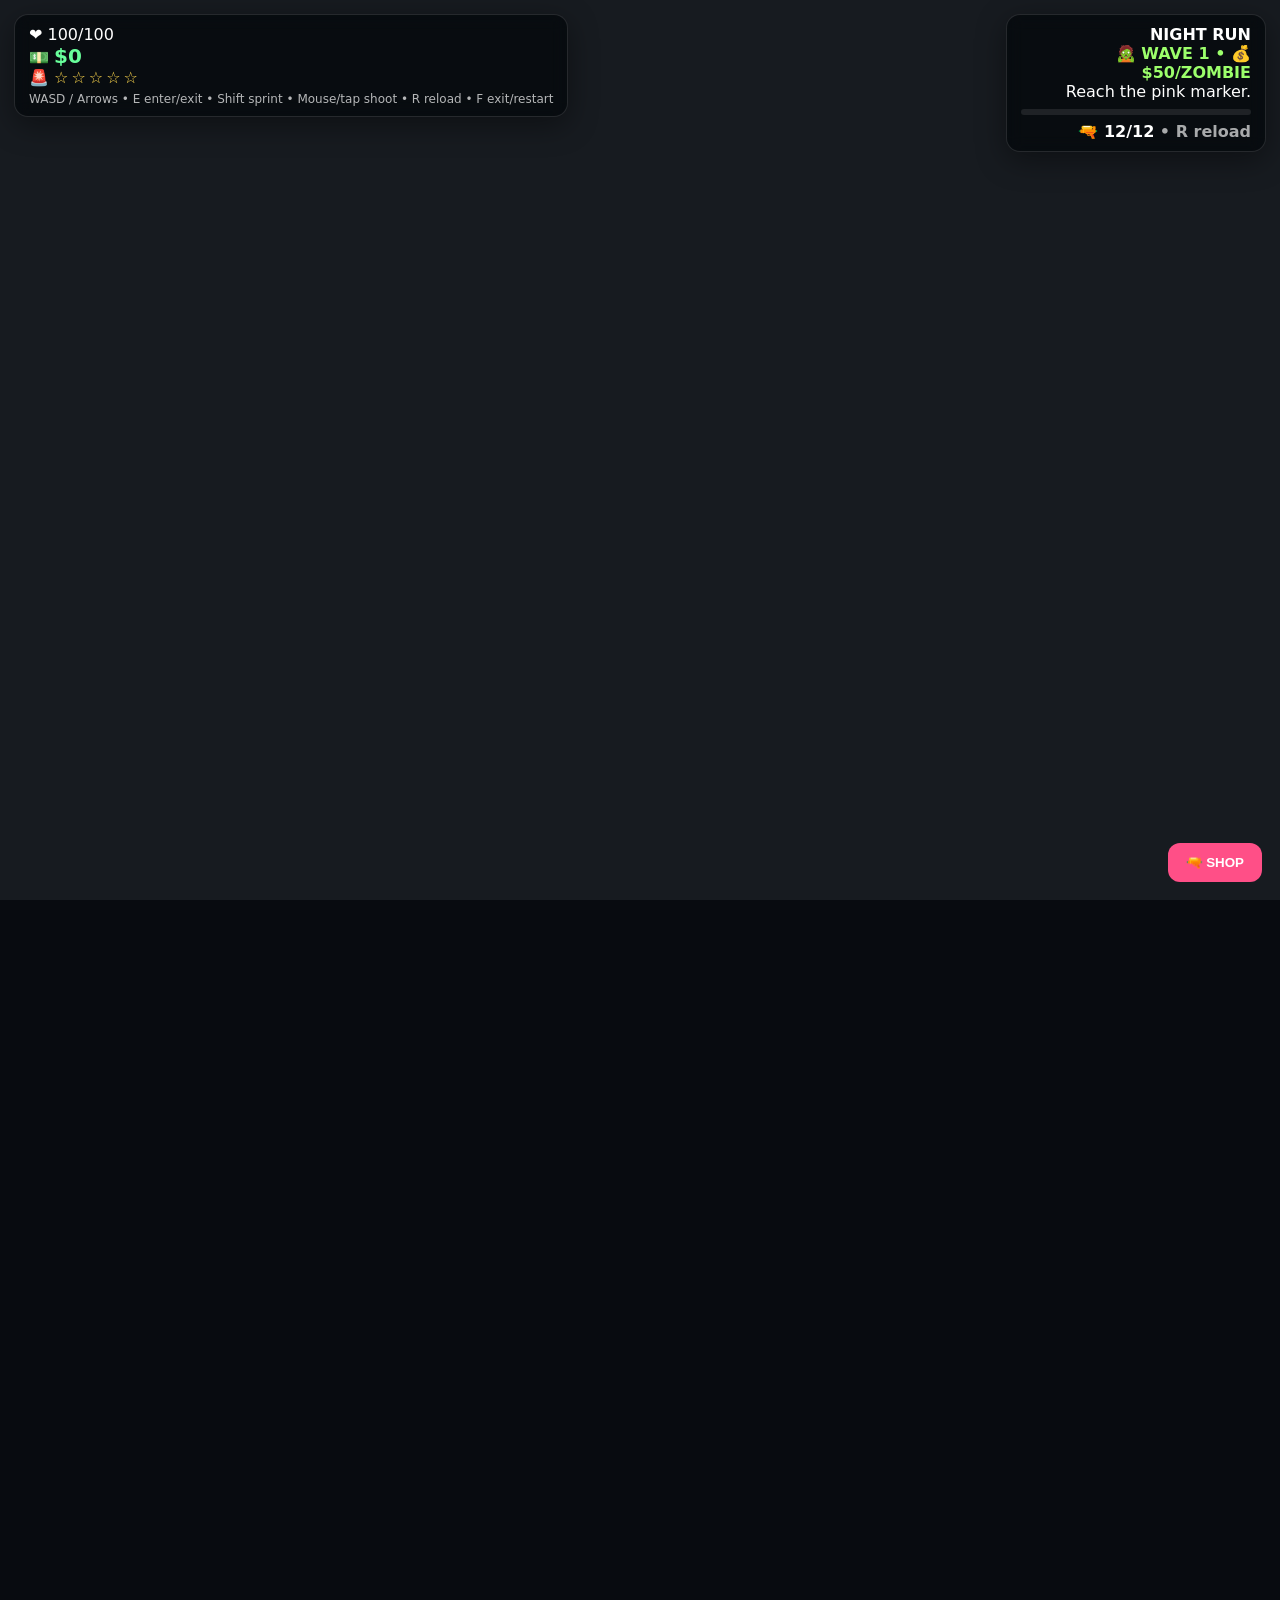
==== commit 9715a14d: "Repair Vice Streets and restore projectile tracer" ====
--- a/games/vice-streets.html
+++ b/games/vice-streets.html
@@ -40,7 +40,7 @@
 for(let i=0;i<45;i++)people.push({x:rnd(100,3100),y:rnd(100,2100),r:7,a:Math.random()*6.28,skin:['#f0b58a','#c9825e','#8d553c','#e2a071'][i%4],shirt:['#263b59','#6d2938','#405b3d','#5b4a73','#7b6748'][i%5],pants:['#20242b','#39414c','#17191e','#5b5146'][i%4]});
  
 function roadAt(v,arr){return arr.reduce((p,n)=>Math.abs(n-v)<Math.abs(p-v)?n:p,arr[0])}
-function shoot(){if(dead||reloading||ammo<=0||fireCooldown>0)return;const damage=weapon==='Pistol'?1:weapon==='SMG'?3:7;const bullets=Math.min(gunLevel,6);ammo-=bullets;fireCooldown=.28;let ang=player.angle;if(mouse.x||mouse.y){const wx=mouse.x+cam.x,wy=mouse.y+cam.y,aim=Math.atan2(wy-player.y,wx-player.x);if(Math.hypot(wx-player.x,wy-player.y)>8){ang=aim;player.angle=aim}}for(let b=0;b<bullets;b++){shots.push({x:player.x+Math.cos(ang)*20,y:player.y+Math.sin(ang)*20,a:ang,life:.9,delay:b*.065,speed:22,damage})}}
+function shoot(){if(dead||reloading||ammo<=0||fireCooldown>0)return;const damage=weapon==='Pistol'?1:weapon==='SMG'?3:7;const bullets=Math.min(gunLevel,6,ammo);ammo-=bullets;fireCooldown=.28;let ang=player.angle;if(mouse.x||mouse.y){const wx=mouse.x+cam.x,wy=mouse.y+cam.y,aim=Math.atan2(wy-player.y,wx-player.x);if(Math.hypot(wx-player.x,wy-player.y)>8){ang=aim;player.angle=aim}}for(let b=0;b<bullets;b++){shots.push({x:player.x+Math.cos(ang)*20,y:player.y+Math.sin(ang)*20,a:ang,life:.9,delay:b*.065,speed:22,damage})}}
 function reload(){if(reloading||ammo===maxAmmo)return;reloading=true;reloadTimer=1.15;toastMsg('RELOADING...')}
 function update(dt){
  fireCooldown=Math.max(0,fireCooldown-dt);
@@ -55,10 +55,9 @@
  for(const p of people){p.x+=Math.cos(p.a)*.35*dt*60;p.y+=Math.sin(p.a)*.35*dt*60;if(Math.random()<.01)p.a+=rnd(-1,1)}
  hitCooldown=Math.max(0,hitCooldown-dt);for(const z of zombies){const a=Math.atan2(player.y-z.y,player.x-z.x),sp=z.speed*dt*60;z.x+=Math.cos(a)*sp;z.y+=Math.sin(a)*sp;z.hit=Math.max(0,z.hit-dt);if(Math.hypot(z.x-player.x,z.y-player.y)<player.r+z.r&&hitCooldown<=0){health=Math.max(0,health-15);hitCooldown=.65;z.x-=Math.cos(a)*16;z.y-=Math.sin(a)*16;if(health<=0)die()}}if(boss){const a=Math.atan2(player.y-boss.y,player.x-boss.x),sp=boss.speed*dt*60;boss.x+=Math.cos(a)*sp;boss.y+=Math.sin(a)*sp;boss.hit=Math.max(0,boss.hit-dt);if(Math.hypot(boss.x-player.x,boss.y-player.y)<player.r+boss.r&&hitCooldown<=0){health=Math.max(0,health-30);hitCooldown=.75;if(health<=0)die()}}if(!upgradePad.used&&dist(player,upgradePad)<upgradePad.r&&player.cash>=500){player.cash-=500;gunLevel++;upgradePad.used=true;toastMsg('AUTO UPGRADE! FIRE RATE LEVEL '+gunLevel)}if(dist(player,upgradePad)>90)upgradePad.used=false; if(player.wanted>0&&Math.random()<.0008)player.wanted=Math.max(0,player.wanted-1);
  for(const p of particles){p.x+=p.vx;p.y+=p.vy;p.life-=dt}particles=particles.filter(p=>p.life>0);
- for(const s of shots){if(s.delay>0){s.delay-=dt;continue}s.x+=Math.cos(s.a)*s.speed*dt*60;s.y+=Math.sin(s.a)*s.speed*dt*60;s.life-=dt;
-  let hit=false;
-  for(let i=zombies.length-1;i>=0;i--){const z=zombies[i];if(Math.hypot(s.x-z.x,s.y-z.y)<z.r+5){z.hp-=s.damage;z.hit=.12;hit=true;if(z.hp<=0){for(let k=0;k<20;k++)particles.push({x:z.x+rnd(-10,10),y:z.y+rnd(-10,10),vx:rnd(-3,3),vy:rnd(-3,3),life:rnd(.3,.9)});zombies.splice(i,1);zKills++;player.cash+=50;toastMsg('+ $50 ZOMBIE')}break}}
-  if(!hit&&boss&&Math.hypot(s.x-boss.x,s.y-boss.y)<boss.r+5){boss.hp-=s.damage;boss.hit=.12;hit=true;if(boss.hp<=0){for(let k=0;k<50;k++)particles.push({x:boss.x+rnd(-25,25),y:boss.y+rnd(-25,25),vx:rnd(-5,5),vy:rnd(-5,5),life:rnd(.4,1)});player.cash+=wave*500;boss=null;toastMsg('👹 BOSS DEFEATED +
+for(const s of shots){if(s.delay>0){s.delay-=dt;continue}s.x+=Math.cos(s.a)*s.speed*dt*60;s.y+=Math.sin(s.a)*s.speed*dt*60;s.life-=dt;let hit=false;
+for(let i=zombies.length-1;i>=0;i--){const z=zombies[i];if(Math.hypot(s.x-z.x,s.y-z.y)<z.r+5){z.hp-=s.damage;z.hit=.12;hit=true;if(z.hp<=0){for(let k=0;k<20;k++)particles.push({x:z.x+rnd(-10,10),y:z.y+rnd(-10,10),vx:rnd(-3,3),vy:rnd(-3,3),life:rnd(.3,.9)});zombies.splice(i,1);zKills++;player.cash+=50;toastMsg('+ $50 ZOMBIE')}break}}
+if(!hit&&boss&&Math.hypot(s.x-boss.x,s.y-boss.y)<boss.r+5){boss.hp-=s.damage;boss.hit=.12;if(boss.hp<=0){for(let k=0;k<50;k++)particles.push({x:boss.x+rnd(-25,25),y:boss.y+rnd(-25,25),vx:rnd(-5,5),vy:rnd(-5,5),life:rnd(.4,1)});player.cash+=wave*500;boss=null;toastMsg('👹 BOSS DEFEATED +
  document.querySelector('#ammo').textContent=reloading?'…':ammo;document.querySelector('#health').textContent=health;cashEl.textContent=player.cash;document.querySelector('#wave').textContent=wave;starsEl.textContent='★'.repeat(player.wanted)+'☆'.repeat(5-player.wanted);
  obj.textContent=wave%5===0?'BOSS WAVE — DEFEAT THE BOSS!':'Survive the zombies.';
  bar.style.width=(mission.stage===0?mission.got/mission.total*100:mission.stage===1?100:100)+'%';
@@ -92,7 +91,7 @@
  x.save();x.translate(player.x,player.y);x.rotate(player.angle);if(player.onCar){x.fillStyle='#111';x.roundRect(-25,-14,50,28,6);x.fill();x.fillStyle='#ff4f87';x.roundRect(-22,-11,44,22,5);x.fill();x.fillStyle='#202a32';x.roundRect(-8,-9,18,18,3);x.fill();x.fillStyle='#bde9ff';x.fillRect(-5,-7,12,6);x.fillRect(-5,1,12,6);x.fillStyle='#111';x.fillRect(-20,-16,10,5);x.fillRect(10,-16,10,5);x.fillRect(-20,11,10,5);x.fillRect(10,11,10,5)}else{x.fillStyle='#17191d';x.fillRect(-6,9,5,9);x.fillRect(1,9,5,9);x.fillStyle='#2d4770';x.beginPath();x.roundRect(-8,-1,16,12,4);x.fill();x.fillStyle='#e0a277';x.beginPath();x.arc(0,-7,6,0,7);x.fill();x.fillStyle='#2a1b16';x.beginPath();x.arc(0,-10,6,Math.PI,Math.PI*2);x.fill();x.fillStyle='#111';x.fillRect(5,-1,15,4)}x.restore();
  // weapon
 x.save();x.translate(player.x,player.y);x.rotate(player.angle);if(weapon==='Pistol'){x.strokeStyle='#ffd84d';x.lineWidth=4;x.beginPath();x.moveTo(6,0);x.lineTo(32,0);x.stroke();}else if(weapon==='SMG'){x.fillStyle='#55d6ff';x.fillRect(5,-4,30,8);x.fillStyle='#17202a';x.fillRect(10,4,8,12);x.fillStyle='#9deaff';x.fillRect(33,-2,8,4);}else{x.fillStyle='#ff9f43';x.fillRect(5,-4,42,8);x.fillStyle='#222';x.fillRect(12,4,8,16);x.fillStyle='#ffd84d';x.fillRect(45,-2,12,4);}x.restore();
- for(const s of shots){if(s.delay>0)continue;x.save();x.globalAlpha=Math.max(0,s.life*2);x.fillStyle=weapon==='Rifle'?'#ff9f43':weapon==='SMG'?'#59f3ff':'#ffd84d';x.beginPath();x.arc(s.x,s.y,3.5,0,7);x.fill();x.restore()}for(const p of particles){x.globalAlpha=Math.max(0,p.life);x.fillStyle='#ff4f87';x.fillRect(p.x,p.y,4,4)}x.globalAlpha=1;x.restore();
+ for(const s of shots){if(s.delay>0)continue;x.save();x.globalAlpha=Math.max(.25,s.life);x.strokeStyle=weapon==='Rifle'?'#ff9f43':weapon==='SMG'?'#59f3ff':'#ffd84d';x.lineWidth=3;x.lineCap='round';x.beginPath();x.moveTo(s.x,s.y);x.lineTo(s.x+Math.cos(s.a)*2200,s.y+Math.sin(s.a)*2200);x.stroke();x.restore()}for(const p of particles){x.globalAlpha=Math.max(0,p.life);x.fillStyle='#ff4f87';x.fillRect(p.x,p.y,4,4)}x.globalAlpha=1;x.restore();
 }
 function die(){if(dead)return;dead=true;mouse.down=false;keys={};document.querySelector('#death').style.display='flex';toastMsg('YOU DIED — WAVE RESET')}function restartGame(){dead=false;health=100;hitCooldown=0;wave=1;zKills=0;zombies=[];boss=null;player.x=1600;player.y=1100;player.wanted=0;ammo=maxAmmo;reloading=false;mission.stage=2;mission.got=0;upgradePad.used=false;document.querySelector('#death').style.display='none';spawnWave()}document.querySelector('#restart').onclick=restartGame;function loop(t){const dt=Math.min(.033,(t-(loop.last||t))/1000);loop.last=t;if(!dead)update(dt);draw();requestAnimationFrame(loop)}requestAnimationFrame(loop);
 addEventListener('keydown',e=>{keys[e.key.toLowerCase()]=true;const k=e.key.toLowerCase();if(k==='e')toggleCar();if(k==='r')reload();if(k==='f'||k===' ')shoot()});
@@ -104,10 +103,8 @@
 </script>
 </body>
 </html>+(wave*500))}}
-  if(s.x<0||s.x>world.w||s.y<0||s.y>world.h)s.life=0;
- }
- shots=shots.filter(s=>s.life>0);
- if(zombies.length===0&&!boss){wave++;player.cash+=wave*100;spawnWave()}if(mouse.down)shoot();
+if(s.x<0||s.x>world.w||s.y<0||s.y>world.h)s.life=0}
+shots=shots.filter(s=>s.life>0);if(zombies.length===0&&!boss){wave++;player.cash+=wave*100;spawnWave()}if(mouse.down)shoot();
  document.querySelector('#ammo').textContent=reloading?'…':ammo;document.querySelector('#health').textContent=health;cashEl.textContent=player.cash;document.querySelector('#wave').textContent=wave;starsEl.textContent='★'.repeat(player.wanted)+'☆'.repeat(5-player.wanted);
  obj.textContent=wave%5===0?'BOSS WAVE — DEFEAT THE BOSS!':'Survive the zombies.';
  bar.style.width=(mission.stage===0?mission.got/mission.total*100:mission.stage===1?100:100)+'%';
@@ -141,7 +138,7 @@
  x.save();x.translate(player.x,player.y);x.rotate(player.angle);if(player.onCar){x.fillStyle='#111';x.roundRect(-25,-14,50,28,6);x.fill();x.fillStyle='#ff4f87';x.roundRect(-22,-11,44,22,5);x.fill();x.fillStyle='#202a32';x.roundRect(-8,-9,18,18,3);x.fill();x.fillStyle='#bde9ff';x.fillRect(-5,-7,12,6);x.fillRect(-5,1,12,6);x.fillStyle='#111';x.fillRect(-20,-16,10,5);x.fillRect(10,-16,10,5);x.fillRect(-20,11,10,5);x.fillRect(10,11,10,5)}else{x.fillStyle='#17191d';x.fillRect(-6,9,5,9);x.fillRect(1,9,5,9);x.fillStyle='#2d4770';x.beginPath();x.roundRect(-8,-1,16,12,4);x.fill();x.fillStyle='#e0a277';x.beginPath();x.arc(0,-7,6,0,7);x.fill();x.fillStyle='#2a1b16';x.beginPath();x.arc(0,-10,6,Math.PI,Math.PI*2);x.fill();x.fillStyle='#111';x.fillRect(5,-1,15,4)}x.restore();
  // weapon
 x.save();x.translate(player.x,player.y);x.rotate(player.angle);if(weapon==='Pistol'){x.strokeStyle='#ffd84d';x.lineWidth=4;x.beginPath();x.moveTo(6,0);x.lineTo(32,0);x.stroke();}else if(weapon==='SMG'){x.fillStyle='#55d6ff';x.fillRect(5,-4,30,8);x.fillStyle='#17202a';x.fillRect(10,4,8,12);x.fillStyle='#9deaff';x.fillRect(33,-2,8,4);}else{x.fillStyle='#ff9f43';x.fillRect(5,-4,42,8);x.fillStyle='#222';x.fillRect(12,4,8,16);x.fillStyle='#ffd84d';x.fillRect(45,-2,12,4);}x.restore();
- for(const s of shots){x.save();x.globalAlpha=Math.max(0,s.life*2.4);x.strokeStyle=weapon==='Rifle'?'#ff9f43':weapon==='SMG'?'#59f3ff':'#ffd84d';x.lineWidth=4;x.lineCap='round';x.beginPath();x.moveTo(s.x,s.y);x.lineTo(s.x+Math.cos(s.a)*(s.trail||90),s.y+Math.sin(s.a)*(s.trail||90));x.stroke();x.restore()}for(const p of particles){x.globalAlpha=Math.max(0,p.life);x.fillStyle='#ff4f87';x.fillRect(p.x,p.y,4,4)}x.globalAlpha=1;x.restore();
+ for(const s of shots){x.save();x.globalAlpha=Math.max(0,s.life*2);x.strokeStyle='#ffd84d';x.lineWidth=3;x.beginPath();x.moveTo(s.x,s.y);x.lineTo(s.x+Math.cos(s.a)*35,s.y+Math.sin(s.a)*35);x.stroke();x.restore()}for(const p of particles){x.globalAlpha=Math.max(0,p.life);x.fillStyle='#ff4f87';x.fillRect(p.x,p.y,4,4)}x.globalAlpha=1;x.restore();
 }
 function die(){if(dead)return;dead=true;mouse.down=false;keys={};document.querySelector('#death').style.display='flex';toastMsg('YOU DIED — WAVE RESET')}function restartGame(){dead=false;health=100;hitCooldown=0;wave=1;zKills=0;zombies=[];boss=null;player.x=1600;player.y=1100;player.wanted=0;ammo=maxAmmo;reloading=false;mission.stage=2;mission.got=0;upgradePad.used=false;document.querySelector('#death').style.display='none';spawnWave()}document.querySelector('#restart').onclick=restartGame;function loop(t){const dt=Math.min(.033,(t-(loop.last||t))/1000);loop.last=t;if(!dead)update(dt);draw();requestAnimationFrame(loop)}requestAnimationFrame(loop);
 addEventListener('keydown',e=>{keys[e.key.toLowerCase()]=true;const k=e.key.toLowerCase();if(k==='e')toggleCar();if(k==='r')reload();if(k==='f'||k===' ')shoot()});
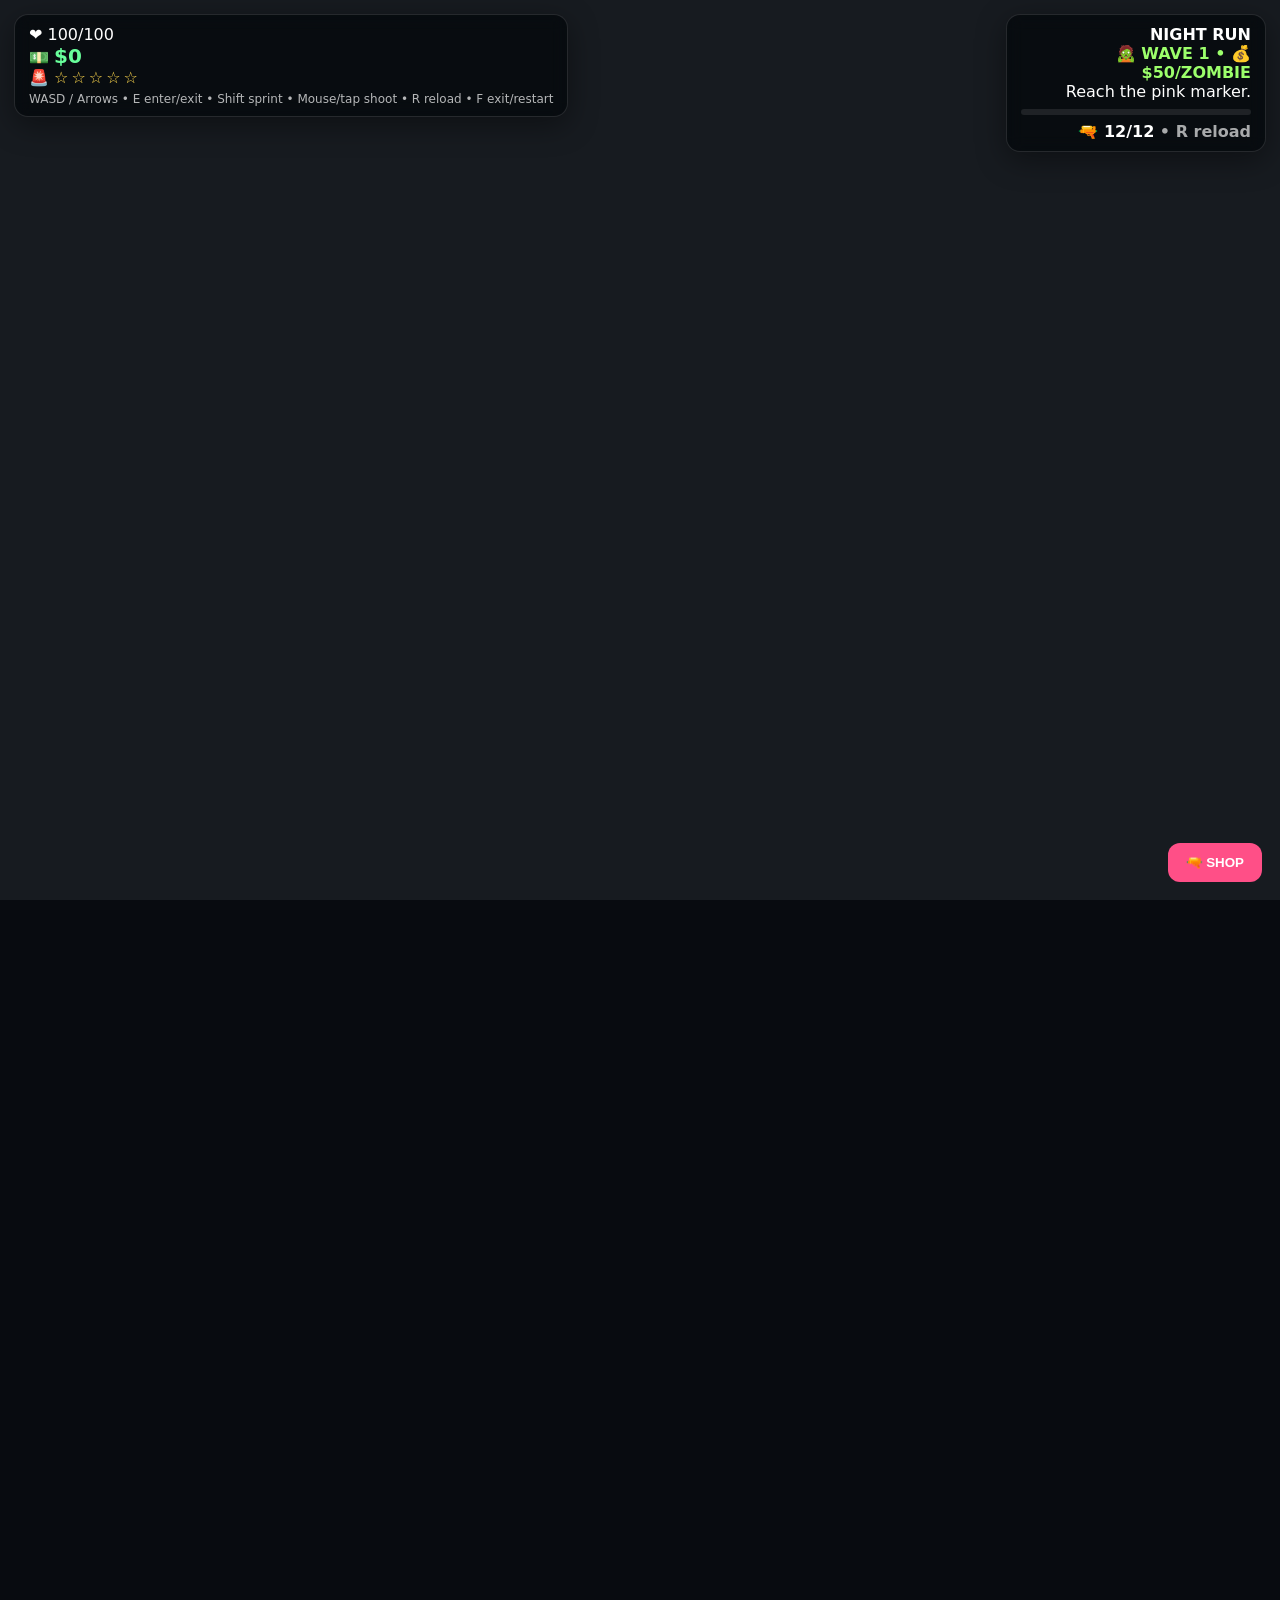
==== commit f6569d34: "Fix tracer without touching working game logic" ====
--- a/games/vice-streets.html
+++ b/games/vice-streets.html
@@ -40,7 +40,7 @@
 for(let i=0;i<45;i++)people.push({x:rnd(100,3100),y:rnd(100,2100),r:7,a:Math.random()*6.28,skin:['#f0b58a','#c9825e','#8d553c','#e2a071'][i%4],shirt:['#263b59','#6d2938','#405b3d','#5b4a73','#7b6748'][i%5],pants:['#20242b','#39414c','#17191e','#5b5146'][i%4]});
  
 function roadAt(v,arr){return arr.reduce((p,n)=>Math.abs(n-v)<Math.abs(p-v)?n:p,arr[0])}
-function shoot(){if(dead||reloading||ammo<=0||fireCooldown>0)return;const damage=weapon==='Pistol'?1:weapon==='SMG'?3:7;const bullets=Math.min(gunLevel,6,ammo);ammo-=bullets;fireCooldown=.28;let ang=player.angle;if(mouse.x||mouse.y){const wx=mouse.x+cam.x,wy=mouse.y+cam.y,aim=Math.atan2(wy-player.y,wx-player.x);if(Math.hypot(wx-player.x,wy-player.y)>8){ang=aim;player.angle=aim}}for(let b=0;b<bullets;b++){shots.push({x:player.x+Math.cos(ang)*20,y:player.y+Math.sin(ang)*20,a:ang,life:.9,delay:b*.065,speed:22,damage})}}
+function shoot(){if(dead||reloading||ammo<=0||fireCooldown>0)return;const damage=weapon==='Pistol'?1:weapon==='SMG'?3:7;const bullets=Math.min(gunLevel,6);ammo-=bullets;fireCooldown=.28;let ang=player.angle;if(mouse.x||mouse.y){const wx=mouse.x+cam.x,wy=mouse.y+cam.y,aim=Math.atan2(wy-player.y,wx-player.x);if(Math.hypot(wx-player.x,wy-player.y)>8){ang=aim;player.angle=aim}}for(let b=0;b<bullets;b++){shots.push({x:player.x+Math.cos(ang)*20,y:player.y+Math.sin(ang)*20,a:ang,life:.9,delay:b*.065,speed:22,damage})}}
 function reload(){if(reloading||ammo===maxAmmo)return;reloading=true;reloadTimer=1.15;toastMsg('RELOADING...')}
 function update(dt){
  fireCooldown=Math.max(0,fireCooldown-dt);
@@ -55,9 +55,10 @@
  for(const p of people){p.x+=Math.cos(p.a)*.35*dt*60;p.y+=Math.sin(p.a)*.35*dt*60;if(Math.random()<.01)p.a+=rnd(-1,1)}
  hitCooldown=Math.max(0,hitCooldown-dt);for(const z of zombies){const a=Math.atan2(player.y-z.y,player.x-z.x),sp=z.speed*dt*60;z.x+=Math.cos(a)*sp;z.y+=Math.sin(a)*sp;z.hit=Math.max(0,z.hit-dt);if(Math.hypot(z.x-player.x,z.y-player.y)<player.r+z.r&&hitCooldown<=0){health=Math.max(0,health-15);hitCooldown=.65;z.x-=Math.cos(a)*16;z.y-=Math.sin(a)*16;if(health<=0)die()}}if(boss){const a=Math.atan2(player.y-boss.y,player.x-boss.x),sp=boss.speed*dt*60;boss.x+=Math.cos(a)*sp;boss.y+=Math.sin(a)*sp;boss.hit=Math.max(0,boss.hit-dt);if(Math.hypot(boss.x-player.x,boss.y-player.y)<player.r+boss.r&&hitCooldown<=0){health=Math.max(0,health-30);hitCooldown=.75;if(health<=0)die()}}if(!upgradePad.used&&dist(player,upgradePad)<upgradePad.r&&player.cash>=500){player.cash-=500;gunLevel++;upgradePad.used=true;toastMsg('AUTO UPGRADE! FIRE RATE LEVEL '+gunLevel)}if(dist(player,upgradePad)>90)upgradePad.used=false; if(player.wanted>0&&Math.random()<.0008)player.wanted=Math.max(0,player.wanted-1);
  for(const p of particles){p.x+=p.vx;p.y+=p.vy;p.life-=dt}particles=particles.filter(p=>p.life>0);
-for(const s of shots){if(s.delay>0){s.delay-=dt;continue}s.x+=Math.cos(s.a)*s.speed*dt*60;s.y+=Math.sin(s.a)*s.speed*dt*60;s.life-=dt;let hit=false;
-for(let i=zombies.length-1;i>=0;i--){const z=zombies[i];if(Math.hypot(s.x-z.x,s.y-z.y)<z.r+5){z.hp-=s.damage;z.hit=.12;hit=true;if(z.hp<=0){for(let k=0;k<20;k++)particles.push({x:z.x+rnd(-10,10),y:z.y+rnd(-10,10),vx:rnd(-3,3),vy:rnd(-3,3),life:rnd(.3,.9)});zombies.splice(i,1);zKills++;player.cash+=50;toastMsg('+ $50 ZOMBIE')}break}}
-if(!hit&&boss&&Math.hypot(s.x-boss.x,s.y-boss.y)<boss.r+5){boss.hp-=s.damage;boss.hit=.12;if(boss.hp<=0){for(let k=0;k<50;k++)particles.push({x:boss.x+rnd(-25,25),y:boss.y+rnd(-25,25),vx:rnd(-5,5),vy:rnd(-5,5),life:rnd(.4,1)});player.cash+=wave*500;boss=null;toastMsg('👹 BOSS DEFEATED +
+ for(const s of shots){if(s.delay>0){s.delay-=dt;continue}s.x+=Math.cos(s.a)*s.speed*dt*60;s.y+=Math.sin(s.a)*s.speed*dt*60;s.life-=dt;
+  let hit=false;
+  for(let i=zombies.length-1;i>=0;i--){const z=zombies[i];if(Math.hypot(s.x-z.x,s.y-z.y)<z.r+5){z.hp-=s.damage;z.hit=.12;hit=true;if(z.hp<=0){for(let k=0;k<20;k++)particles.push({x:z.x+rnd(-10,10),y:z.y+rnd(-10,10),vx:rnd(-3,3),vy:rnd(-3,3),life:rnd(.3,.9)});zombies.splice(i,1);zKills++;player.cash+=50;toastMsg('+ $50 ZOMBIE')}break}}
+  if(!hit&&boss&&Math.hypot(s.x-boss.x,s.y-boss.y)<boss.r+5){boss.hp-=s.damage;boss.hit=.12;hit=true;if(boss.hp<=0){for(let k=0;k<50;k++)particles.push({x:boss.x+rnd(-25,25),y:boss.y+rnd(-25,25),vx:rnd(-5,5),vy:rnd(-5,5),life:rnd(.4,1)});player.cash+=wave*500;boss=null;toastMsg('👹 BOSS DEFEATED +
  document.querySelector('#ammo').textContent=reloading?'…':ammo;document.querySelector('#health').textContent=health;cashEl.textContent=player.cash;document.querySelector('#wave').textContent=wave;starsEl.textContent='★'.repeat(player.wanted)+'☆'.repeat(5-player.wanted);
  obj.textContent=wave%5===0?'BOSS WAVE — DEFEAT THE BOSS!':'Survive the zombies.';
  bar.style.width=(mission.stage===0?mission.got/mission.total*100:mission.stage===1?100:100)+'%';
@@ -91,7 +92,7 @@
  x.save();x.translate(player.x,player.y);x.rotate(player.angle);if(player.onCar){x.fillStyle='#111';x.roundRect(-25,-14,50,28,6);x.fill();x.fillStyle='#ff4f87';x.roundRect(-22,-11,44,22,5);x.fill();x.fillStyle='#202a32';x.roundRect(-8,-9,18,18,3);x.fill();x.fillStyle='#bde9ff';x.fillRect(-5,-7,12,6);x.fillRect(-5,1,12,6);x.fillStyle='#111';x.fillRect(-20,-16,10,5);x.fillRect(10,-16,10,5);x.fillRect(-20,11,10,5);x.fillRect(10,11,10,5)}else{x.fillStyle='#17191d';x.fillRect(-6,9,5,9);x.fillRect(1,9,5,9);x.fillStyle='#2d4770';x.beginPath();x.roundRect(-8,-1,16,12,4);x.fill();x.fillStyle='#e0a277';x.beginPath();x.arc(0,-7,6,0,7);x.fill();x.fillStyle='#2a1b16';x.beginPath();x.arc(0,-10,6,Math.PI,Math.PI*2);x.fill();x.fillStyle='#111';x.fillRect(5,-1,15,4)}x.restore();
  // weapon
 x.save();x.translate(player.x,player.y);x.rotate(player.angle);if(weapon==='Pistol'){x.strokeStyle='#ffd84d';x.lineWidth=4;x.beginPath();x.moveTo(6,0);x.lineTo(32,0);x.stroke();}else if(weapon==='SMG'){x.fillStyle='#55d6ff';x.fillRect(5,-4,30,8);x.fillStyle='#17202a';x.fillRect(10,4,8,12);x.fillStyle='#9deaff';x.fillRect(33,-2,8,4);}else{x.fillStyle='#ff9f43';x.fillRect(5,-4,42,8);x.fillStyle='#222';x.fillRect(12,4,8,16);x.fillStyle='#ffd84d';x.fillRect(45,-2,12,4);}x.restore();
- for(const s of shots){if(s.delay>0)continue;x.save();x.globalAlpha=Math.max(.25,s.life);x.strokeStyle=weapon==='Rifle'?'#ff9f43':weapon==='SMG'?'#59f3ff':'#ffd84d';x.lineWidth=3;x.lineCap='round';x.beginPath();x.moveTo(s.x,s.y);x.lineTo(s.x+Math.cos(s.a)*2200,s.y+Math.sin(s.a)*2200);x.stroke();x.restore()}for(const p of particles){x.globalAlpha=Math.max(0,p.life);x.fillStyle='#ff4f87';x.fillRect(p.x,p.y,4,4)}x.globalAlpha=1;x.restore();
+ for(const s of shots){if(s.delay>0)continue;x.save();x.globalAlpha=Math.max(0,s.life*2);x.fillStyle=weapon==='Rifle'?'#ff9f43':weapon==='SMG'?'#59f3ff':'#ffd84d';x.beginPath();x.arc(s.x,s.y,3.5,0,7);x.fill();x.restore()}for(const p of particles){x.globalAlpha=Math.max(0,p.life);x.fillStyle='#ff4f87';x.fillRect(p.x,p.y,4,4)}x.globalAlpha=1;x.restore();
 }
 function die(){if(dead)return;dead=true;mouse.down=false;keys={};document.querySelector('#death').style.display='flex';toastMsg('YOU DIED — WAVE RESET')}function restartGame(){dead=false;health=100;hitCooldown=0;wave=1;zKills=0;zombies=[];boss=null;player.x=1600;player.y=1100;player.wanted=0;ammo=maxAmmo;reloading=false;mission.stage=2;mission.got=0;upgradePad.used=false;document.querySelector('#death').style.display='none';spawnWave()}document.querySelector('#restart').onclick=restartGame;function loop(t){const dt=Math.min(.033,(t-(loop.last||t))/1000);loop.last=t;if(!dead)update(dt);draw();requestAnimationFrame(loop)}requestAnimationFrame(loop);
 addEventListener('keydown',e=>{keys[e.key.toLowerCase()]=true;const k=e.key.toLowerCase();if(k==='e')toggleCar();if(k==='r')reload();if(k==='f'||k===' ')shoot()});
@@ -103,8 +104,10 @@
 </script>
 </body>
 </html>+(wave*500))}}
-if(s.x<0||s.x>world.w||s.y<0||s.y>world.h)s.life=0}
-shots=shots.filter(s=>s.life>0);if(zombies.length===0&&!boss){wave++;player.cash+=wave*100;spawnWave()}if(mouse.down)shoot();
+  if(s.x<0||s.x>world.w||s.y<0||s.y>world.h)s.life=0;
+ }
+ shots=shots.filter(s=>s.life>0);
+ if(zombies.length===0&&!boss){wave++;player.cash+=wave*100;spawnWave()}if(mouse.down)shoot();
  document.querySelector('#ammo').textContent=reloading?'…':ammo;document.querySelector('#health').textContent=health;cashEl.textContent=player.cash;document.querySelector('#wave').textContent=wave;starsEl.textContent='★'.repeat(player.wanted)+'☆'.repeat(5-player.wanted);
  obj.textContent=wave%5===0?'BOSS WAVE — DEFEAT THE BOSS!':'Survive the zombies.';
  bar.style.width=(mission.stage===0?mission.got/mission.total*100:mission.stage===1?100:100)+'%';
@@ -138,7 +141,7 @@
  x.save();x.translate(player.x,player.y);x.rotate(player.angle);if(player.onCar){x.fillStyle='#111';x.roundRect(-25,-14,50,28,6);x.fill();x.fillStyle='#ff4f87';x.roundRect(-22,-11,44,22,5);x.fill();x.fillStyle='#202a32';x.roundRect(-8,-9,18,18,3);x.fill();x.fillStyle='#bde9ff';x.fillRect(-5,-7,12,6);x.fillRect(-5,1,12,6);x.fillStyle='#111';x.fillRect(-20,-16,10,5);x.fillRect(10,-16,10,5);x.fillRect(-20,11,10,5);x.fillRect(10,11,10,5)}else{x.fillStyle='#17191d';x.fillRect(-6,9,5,9);x.fillRect(1,9,5,9);x.fillStyle='#2d4770';x.beginPath();x.roundRect(-8,-1,16,12,4);x.fill();x.fillStyle='#e0a277';x.beginPath();x.arc(0,-7,6,0,7);x.fill();x.fillStyle='#2a1b16';x.beginPath();x.arc(0,-10,6,Math.PI,Math.PI*2);x.fill();x.fillStyle='#111';x.fillRect(5,-1,15,4)}x.restore();
  // weapon
 x.save();x.translate(player.x,player.y);x.rotate(player.angle);if(weapon==='Pistol'){x.strokeStyle='#ffd84d';x.lineWidth=4;x.beginPath();x.moveTo(6,0);x.lineTo(32,0);x.stroke();}else if(weapon==='SMG'){x.fillStyle='#55d6ff';x.fillRect(5,-4,30,8);x.fillStyle='#17202a';x.fillRect(10,4,8,12);x.fillStyle='#9deaff';x.fillRect(33,-2,8,4);}else{x.fillStyle='#ff9f43';x.fillRect(5,-4,42,8);x.fillStyle='#222';x.fillRect(12,4,8,16);x.fillStyle='#ffd84d';x.fillRect(45,-2,12,4);}x.restore();
- for(const s of shots){x.save();x.globalAlpha=Math.max(0,s.life*2);x.strokeStyle='#ffd84d';x.lineWidth=3;x.beginPath();x.moveTo(s.x,s.y);x.lineTo(s.x+Math.cos(s.a)*35,s.y+Math.sin(s.a)*35);x.stroke();x.restore()}for(const p of particles){x.globalAlpha=Math.max(0,p.life);x.fillStyle='#ff4f87';x.fillRect(p.x,p.y,4,4)}x.globalAlpha=1;x.restore();
+ for(const s of shots){x.save();x.globalAlpha=Math.max(0,s.life*2.4);x.strokeStyle=weapon==='Rifle'?'#ff9f43':weapon==='SMG'?'#59f3ff':'#ffd84d';x.lineWidth=4;x.lineCap='round';x.beginPath();x.moveTo(s.x,s.y);x.lineTo(s.x+Math.cos(s.a)*(s.trail||90),s.y+Math.sin(s.a)*(s.trail||90));x.stroke();x.restore()}for(const p of particles){x.globalAlpha=Math.max(0,p.life);x.fillStyle='#ff4f87';x.fillRect(p.x,p.y,4,4)}x.globalAlpha=1;x.restore();
 }
 function die(){if(dead)return;dead=true;mouse.down=false;keys={};document.querySelector('#death').style.display='flex';toastMsg('YOU DIED — WAVE RESET')}function restartGame(){dead=false;health=100;hitCooldown=0;wave=1;zKills=0;zombies=[];boss=null;player.x=1600;player.y=1100;player.wanted=0;ammo=maxAmmo;reloading=false;mission.stage=2;mission.got=0;upgradePad.used=false;document.querySelector('#death').style.display='none';spawnWave()}document.querySelector('#restart').onclick=restartGame;function loop(t){const dt=Math.min(.033,(t-(loop.last||t))/1000);loop.last=t;if(!dead)update(dt);draw();requestAnimationFrame(loop)}requestAnimationFrame(loop);
 addEventListener('keydown',e=>{keys[e.key.toLowerCase()]=true;const k=e.key.toLowerCase();if(k==='e')toggleCar();if(k==='r')reload();if(k==='f'||k===' ')shoot()});
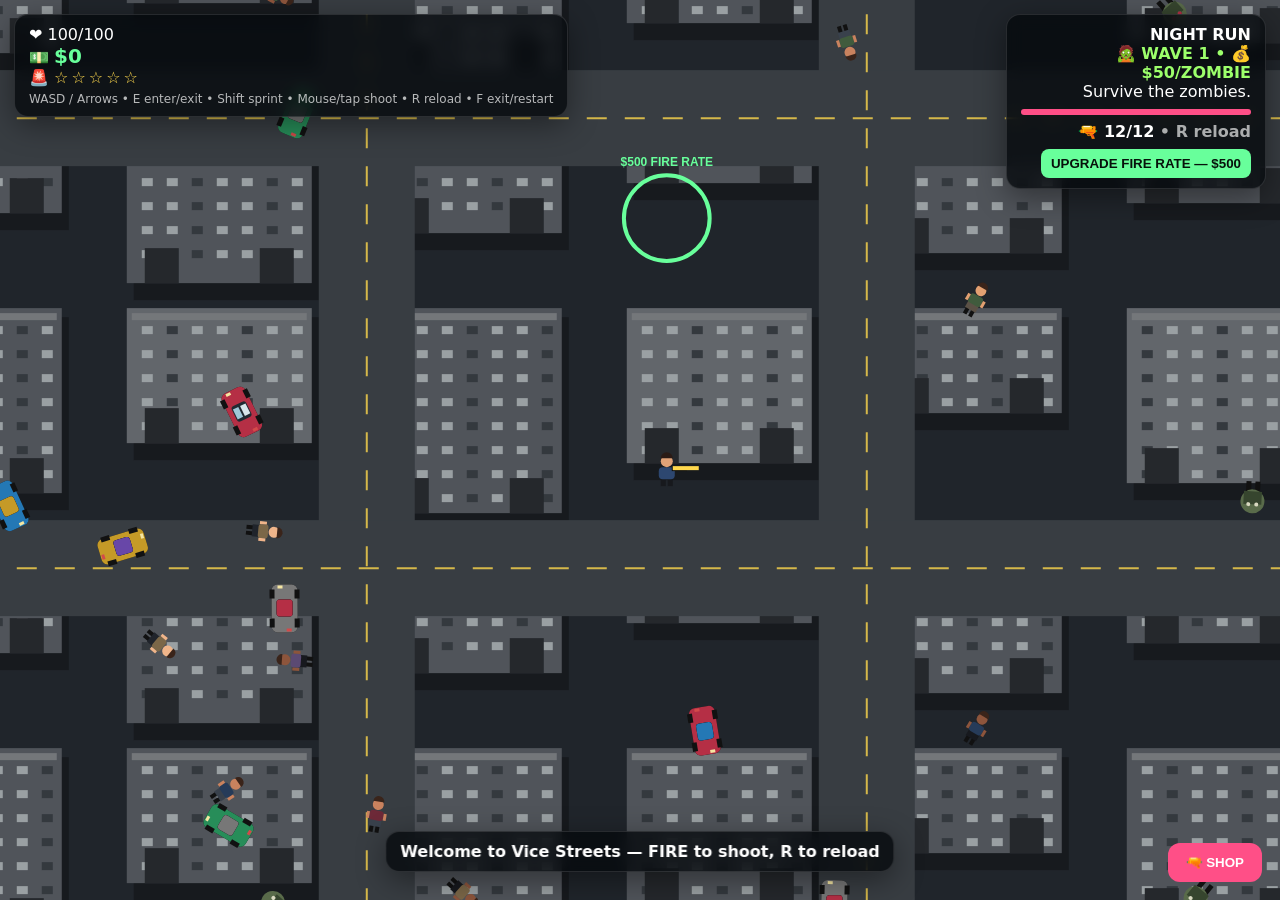
==== commit e29c39fa: "Restore game to known-working version" ====
--- a/games/vice-streets.html
+++ b/games/vice-streets.html
@@ -40,7 +40,7 @@
 for(let i=0;i<45;i++)people.push({x:rnd(100,3100),y:rnd(100,2100),r:7,a:Math.random()*6.28,skin:['#f0b58a','#c9825e','#8d553c','#e2a071'][i%4],shirt:['#263b59','#6d2938','#405b3d','#5b4a73','#7b6748'][i%5],pants:['#20242b','#39414c','#17191e','#5b5146'][i%4]});
  
 function roadAt(v,arr){return arr.reduce((p,n)=>Math.abs(n-v)<Math.abs(p-v)?n:p,arr[0])}
-function shoot(){if(dead||reloading||ammo<=0||fireCooldown>0)return;const damage=weapon==='Pistol'?1:weapon==='SMG'?3:7;const bullets=Math.min(gunLevel,6);ammo-=bullets;fireCooldown=.28;let ang=player.angle;if(mouse.x||mouse.y){const wx=mouse.x+cam.x,wy=mouse.y+cam.y,aim=Math.atan2(wy-player.y,wx-player.x);if(Math.hypot(wx-player.x,wy-player.y)>8){ang=aim;player.angle=aim}}for(let b=0;b<bullets;b++){shots.push({x:player.x+Math.cos(ang)*20,y:player.y+Math.sin(ang)*20,a:ang,life:.9,delay:b*.065,speed:22,damage})}}
+function shoot(){if(dead||reloading||ammo<=0||fireCooldown>0)return;const damage=weapon==='Pistol'?1:weapon==='SMG'?3:7;const bullets=Math.min(gunLevel,6);ammo-=bullets;fireCooldown=.28;let ang=player.angle;if(mouse.x||mouse.y){const wx=mouse.x+cam.x,wy=mouse.y+cam.y,aim=Math.atan2(wy-player.y,wx-player.x);if(Math.hypot(wx-player.x,wy-player.y)>8){ang=aim;player.angle=aim}}for(let b=0;b<bullets;b++){const spread=(b-(bullets-1)/2)*.055;const ba=ang+spread;shots.push({x:player.x,y:player.y,a:ba,life:.5});for(let i=0;i<zombies.length;i++){const z=zombies[i],vx=z.x-player.x,vy=z.y-player.y,proj=vx*Math.cos(ba)+vy*Math.sin(ba),side=Math.abs(-vx*Math.sin(ba)+vy*Math.cos(ba));if(proj>0&&proj<900&&side<65){z.hp-=damage;z.hit=.12;if(z.hp<=0){for(let k=0;k<20;k++)particles.push({x:z.x+rnd(-10,10),y:z.y+rnd(-10,10),vx:rnd(-3,3),vy:rnd(-3,3),life:rnd(.3,.9)});zombies.splice(i,1);zKills++;player.cash+=50;toastMsg('+ $50 ZOMBIE')}break}}}if(boss){const vx=boss.x-player.x,vy=boss.y-player.y,proj=vx*Math.cos(ang)+vy*Math.sin(ang),side=Math.abs(-vx*Math.sin(ang)+vy*Math.cos(ang));if(proj>0&&proj<1000&&side<80){boss.hp-=damage;boss.hit=.12;if(boss.hp<=0){for(let k=0;k<50;k++)particles.push({x:boss.x+rnd(-25,25),y:boss.y+rnd(-25,25),vx:rnd(-5,5),vy:rnd(-5,5),life:rnd(.4,1)});player.cash+=wave*500;boss=null;toastMsg('👹 BOSS DEFEATED +$'+(wave*500))}}}if(zombies.length===0&&!boss){wave++;player.cash+=wave*100;spawnWave()}}
 function reload(){if(reloading||ammo===maxAmmo)return;reloading=true;reloadTimer=1.15;toastMsg('RELOADING...')}
 function update(dt){
  fireCooldown=Math.max(0,fireCooldown-dt);
@@ -54,60 +54,7 @@
  for(const car of cars) if(car.npc){car.x+=Math.cos(car.a)*car.v*dt*60;car.y+=Math.sin(car.a)*car.v*dt*60;if(car.x<30||car.x>world.w-30)car.a=Math.PI-car.a;if(car.y<30||car.y>world.h-30)car.a=-car.a}
  for(const p of people){p.x+=Math.cos(p.a)*.35*dt*60;p.y+=Math.sin(p.a)*.35*dt*60;if(Math.random()<.01)p.a+=rnd(-1,1)}
  hitCooldown=Math.max(0,hitCooldown-dt);for(const z of zombies){const a=Math.atan2(player.y-z.y,player.x-z.x),sp=z.speed*dt*60;z.x+=Math.cos(a)*sp;z.y+=Math.sin(a)*sp;z.hit=Math.max(0,z.hit-dt);if(Math.hypot(z.x-player.x,z.y-player.y)<player.r+z.r&&hitCooldown<=0){health=Math.max(0,health-15);hitCooldown=.65;z.x-=Math.cos(a)*16;z.y-=Math.sin(a)*16;if(health<=0)die()}}if(boss){const a=Math.atan2(player.y-boss.y,player.x-boss.x),sp=boss.speed*dt*60;boss.x+=Math.cos(a)*sp;boss.y+=Math.sin(a)*sp;boss.hit=Math.max(0,boss.hit-dt);if(Math.hypot(boss.x-player.x,boss.y-player.y)<player.r+boss.r&&hitCooldown<=0){health=Math.max(0,health-30);hitCooldown=.75;if(health<=0)die()}}if(!upgradePad.used&&dist(player,upgradePad)<upgradePad.r&&player.cash>=500){player.cash-=500;gunLevel++;upgradePad.used=true;toastMsg('AUTO UPGRADE! FIRE RATE LEVEL '+gunLevel)}if(dist(player,upgradePad)>90)upgradePad.used=false; if(player.wanted>0&&Math.random()<.0008)player.wanted=Math.max(0,player.wanted-1);
- for(const p of particles){p.x+=p.vx;p.y+=p.vy;p.life-=dt}particles=particles.filter(p=>p.life>0);
- for(const s of shots){if(s.delay>0){s.delay-=dt;continue}s.x+=Math.cos(s.a)*s.speed*dt*60;s.y+=Math.sin(s.a)*s.speed*dt*60;s.life-=dt;
-  let hit=false;
-  for(let i=zombies.length-1;i>=0;i--){const z=zombies[i];if(Math.hypot(s.x-z.x,s.y-z.y)<z.r+5){z.hp-=s.damage;z.hit=.12;hit=true;if(z.hp<=0){for(let k=0;k<20;k++)particles.push({x:z.x+rnd(-10,10),y:z.y+rnd(-10,10),vx:rnd(-3,3),vy:rnd(-3,3),life:rnd(.3,.9)});zombies.splice(i,1);zKills++;player.cash+=50;toastMsg('+ $50 ZOMBIE')}break}}
-  if(!hit&&boss&&Math.hypot(s.x-boss.x,s.y-boss.y)<boss.r+5){boss.hp-=s.damage;boss.hit=.12;hit=true;if(boss.hp<=0){for(let k=0;k<50;k++)particles.push({x:boss.x+rnd(-25,25),y:boss.y+rnd(-25,25),vx:rnd(-5,5),vy:rnd(-5,5),life:rnd(.4,1)});player.cash+=wave*500;boss=null;toastMsg('👹 BOSS DEFEATED +
- document.querySelector('#ammo').textContent=reloading?'…':ammo;document.querySelector('#health').textContent=health;cashEl.textContent=player.cash;document.querySelector('#wave').textContent=wave;starsEl.textContent='★'.repeat(player.wanted)+'☆'.repeat(5-player.wanted);
- obj.textContent=wave%5===0?'BOSS WAVE — DEFEAT THE BOSS!':'Survive the zombies.';
- bar.style.width=(mission.stage===0?mission.got/mission.total*100:mission.stage===1?100:100)+'%';
- cam.x+=(player.x-W/2-cam.x)*.12;cam.y+=(player.y-H/2-cam.y)*.12;
- if(toastTimer>0){toastTimer-=dt;if(toastTimer<=0)toast.style.opacity=0}
-}
-function draw(){
- x.clearRect(0,0,W,H);x.save();x.translate(-cam.x,-cam.y);
- x.fillStyle='#20252b';x.fillRect(0,0,world.w,world.h);
- // detailed city blocks and buildings
- for(let gx=60;gx<world.w;gx+=250)for(let gy=60;gy<world.h;gy+=220){
-  const h=95+((gx*7+gy*3)%120),w=185;
-  x.fillStyle='#171a1e';x.fillRect(gx+7,gy+9,w,h+8);
-  x.fillStyle=((gx+gy)%500)?'#50545a':'#62666b';x.fillRect(gx,gy,w,h);
-  x.fillStyle='#74777a';x.fillRect(gx+5,gy+5,w-10,7);
-  for(let wx=gx+15;wx<gx+w-12;wx+=25)for(let wy=gy+18;wy<gy+h-12;wy+=24){x.fillStyle=((wx+wy)%3)?'#9aa0a3':'#34393e';x.fillRect(wx,wy,11,8)}
-  x.fillStyle='#25282c';x.fillRect(gx+18,gy+h-35,34,35);x.fillRect(gx+w-52,gy+h-35,34,35);
- }
- // roads
- x.fillStyle='#383d42';for(const r of roadX)x.fillRect(r-48,0,96,world.h);for(const r of roadY)x.fillRect(0,r-48,world.w,96);
- x.strokeStyle='#d5b84a';x.lineWidth=2;x.setLineDash([20,18]);for(const r of roadX){x.beginPath();x.moveTo(r,0);x.lineTo(r,world.h);x.stroke()}for(const r of roadY){x.beginPath();x.moveTo(0,r);x.lineTo(world.w,r);x.stroke()}x.setLineDash([]);
- // upgrade station
- x.strokeStyle='#68ff9b';x.lineWidth=4;x.beginPath();x.arc(upgradePad.x,upgradePad.y,upgradePad.r+Math.sin(Date.now()/180)*4,0,7);x.stroke();x.fillStyle='#68ff9b';x.font='bold 12px sans-serif';x.textAlign='center';x.fillText('$500 FIRE RATE',upgradePad.x,upgradePad.y-52);
- // destination
- const target=mission.stage===1?{x:2850,y:420}:pickups.find(q=>!q.got);
- if(target&&mission.stage===1){x.strokeStyle='#ff4f87';x.lineWidth=5;x.beginPath();x.arc(target.x,target.y,25+Math.sin(Date.now()/120)*5,0,7);x.stroke()}
- for(const q of pickups)if(!q.got){x.fillStyle='#ff4f87';x.beginPath();x.arc(q.x,q.y,10,0,7);x.fill();x.fillStyle='#fff';x.font='bold 11px sans-serif';x.textAlign='center';x.fillText('$',q.x,q.y+4)}
- for(const p of people){x.save();x.translate(p.x,p.y);x.rotate(p.a);x.fillStyle='#111';x.fillRect(-5,13,4,8);x.fillRect(1,13,4,8);x.fillStyle=p.pants;x.fillRect(-6,5,12,10);x.fillStyle=p.shirt;x.beginPath();x.roundRect(-7,-1,14,10,3);x.fill();x.fillStyle=p.skin;x.beginPath();x.arc(0,-7,5.5,0,7);x.fill();x.fillStyle='#3a241a';x.beginPath();x.arc(0,-10,5.5,Math.PI,Math.PI*2);x.fill();x.fillStyle=p.skin;x.fillRect(-10,1,3,7);x.fillRect(7,1,3,7);x.restore()}
- if(boss){x.save();x.translate(boss.x,boss.y);x.fillStyle=boss.hit?'#fff':'#8b1e35';x.beginPath();x.arc(0,0,boss.r,0,7);x.fill();x.fillStyle='#111';x.beginPath();x.arc(-9,-5,5,0,7);x.arc(9,-5,5,0,7);x.fill();x.fillStyle='#ff4f87';x.fillRect(-30,-42,60,6);x.fillStyle='#68ff9b';x.fillRect(-30,-42,60*Math.max(0,boss.hp/boss.maxHp),6);x.restore()}for(const z of zombies){x.save();x.translate(z.x,z.y);const a=Math.atan2(player.y-z.y,player.x-z.x);x.rotate(a);x.fillStyle='#111';x.fillRect(-7,10,5,10);x.fillRect(2,10,5,10);x.fillStyle=z.hit?'#fff':'#596b4a';x.beginPath();x.arc(0,0,12,0,7);x.fill();x.fillStyle='#36452e';x.fillRect(-9,-3,18,13);x.fillStyle='#d8d8c0';x.beginPath();x.arc(-4,-3,2,0,7);x.arc(4,-3,2,0,7);x.fill();x.restore()}
- for(const car of cars){x.save();x.translate(car.x,car.y);x.rotate(car.a);x.fillStyle='#111';x.roundRect(-24,-13,48,26,6);x.fill();x.fillStyle=car.color;x.roundRect(-21,-10,42,20,5);x.fill();x.fillStyle='#202a32';x.beginPath();x.roundRect(-8,-8,17,16,3);x.fill();x.fillStyle='#9fc7d8';x.fillRect(-5,-7,11,6);x.fillStyle='#d8e6eb';x.fillRect(-5,1,11,6);x.fillStyle='#111';x.fillRect(-19,-15,9,5);x.fillRect(10,-15,9,5);x.fillRect(-19,10,9,5);x.fillRect(10,10,9,5);x.fillStyle='#f5e6a2';x.fillRect(20,-7,3,5);x.fillStyle='#d34a4a';x.fillRect(-23,2,3,5);x.restore()}
- x.save();x.translate(player.x,player.y);x.rotate(player.angle);if(player.onCar){x.fillStyle='#111';x.roundRect(-25,-14,50,28,6);x.fill();x.fillStyle='#ff4f87';x.roundRect(-22,-11,44,22,5);x.fill();x.fillStyle='#202a32';x.roundRect(-8,-9,18,18,3);x.fill();x.fillStyle='#bde9ff';x.fillRect(-5,-7,12,6);x.fillRect(-5,1,12,6);x.fillStyle='#111';x.fillRect(-20,-16,10,5);x.fillRect(10,-16,10,5);x.fillRect(-20,11,10,5);x.fillRect(10,11,10,5)}else{x.fillStyle='#17191d';x.fillRect(-6,9,5,9);x.fillRect(1,9,5,9);x.fillStyle='#2d4770';x.beginPath();x.roundRect(-8,-1,16,12,4);x.fill();x.fillStyle='#e0a277';x.beginPath();x.arc(0,-7,6,0,7);x.fill();x.fillStyle='#2a1b16';x.beginPath();x.arc(0,-10,6,Math.PI,Math.PI*2);x.fill();x.fillStyle='#111';x.fillRect(5,-1,15,4)}x.restore();
- // weapon
-x.save();x.translate(player.x,player.y);x.rotate(player.angle);if(weapon==='Pistol'){x.strokeStyle='#ffd84d';x.lineWidth=4;x.beginPath();x.moveTo(6,0);x.lineTo(32,0);x.stroke();}else if(weapon==='SMG'){x.fillStyle='#55d6ff';x.fillRect(5,-4,30,8);x.fillStyle='#17202a';x.fillRect(10,4,8,12);x.fillStyle='#9deaff';x.fillRect(33,-2,8,4);}else{x.fillStyle='#ff9f43';x.fillRect(5,-4,42,8);x.fillStyle='#222';x.fillRect(12,4,8,16);x.fillStyle='#ffd84d';x.fillRect(45,-2,12,4);}x.restore();
- for(const s of shots){if(s.delay>0)continue;x.save();x.globalAlpha=Math.max(0,s.life*2);x.fillStyle=weapon==='Rifle'?'#ff9f43':weapon==='SMG'?'#59f3ff':'#ffd84d';x.beginPath();x.arc(s.x,s.y,3.5,0,7);x.fill();x.restore()}for(const p of particles){x.globalAlpha=Math.max(0,p.life);x.fillStyle='#ff4f87';x.fillRect(p.x,p.y,4,4)}x.globalAlpha=1;x.restore();
-}
-function die(){if(dead)return;dead=true;mouse.down=false;keys={};document.querySelector('#death').style.display='flex';toastMsg('YOU DIED — WAVE RESET')}function restartGame(){dead=false;health=100;hitCooldown=0;wave=1;zKills=0;zombies=[];boss=null;player.x=1600;player.y=1100;player.wanted=0;ammo=maxAmmo;reloading=false;mission.stage=2;mission.got=0;upgradePad.used=false;document.querySelector('#death').style.display='none';spawnWave()}document.querySelector('#restart').onclick=restartGame;function loop(t){const dt=Math.min(.033,(t-(loop.last||t))/1000);loop.last=t;if(!dead)update(dt);draw();requestAnimationFrame(loop)}requestAnimationFrame(loop);
-addEventListener('keydown',e=>{keys[e.key.toLowerCase()]=true;const k=e.key.toLowerCase();if(k==='e')toggleCar();if(k==='r')reload();if(k==='f'||k===' ')shoot()});
-addEventListener('keyup',e=>keys[e.key.toLowerCase()]=false);c.addEventListener('mousemove',e=>{mouse.x=e.clientX;mouse.y=e.clientY});c.addEventListener('mousedown',e=>{e.preventDefault();mouse.down=true;mouse.x=e.clientX;mouse.y=e.clientY;shoot()});addEventListener('mouseup',()=>mouse.down=false);c.addEventListener('touchstart',e=>{const t=e.touches[0];mouse.x=t.clientX;mouse.y=t.clientY;shoot()},{passive:true});
-function toggleCar(){let nearest=cars.reduce((a,b)=>dist(player,b)<dist(player,a)?b:a,cars[0]);if(player.onCar){player.onCar=false;player.car=null;toastMsg('On foot')}else if(dist(player,nearest)<55){player.onCar=true;player.car=nearest;toastMsg('Vehicle acquired')}}
-function openShop(){document.querySelector('#shop').style.display='flex';document.querySelector('#shopCash').textContent=player.cash}function closeShop(){document.querySelector('#shop').style.display='none'}document.querySelector('#shopBtn').onclick=openShop;document.querySelector('#closeShop').onclick=closeShop;document.querySelector('#rateBtn').onclick=()=>{if(player.cash>=500){player.cash-=500;gunLevel++;document.querySelector('#shopCash').textContent=player.cash;toastMsg('FIRE RATE LEVEL '+gunLevel)}else toastMsg('Need $500')};document.querySelector('#smgBtn').onclick=()=>{if(player.cash>=1000){player.cash-=1000;weapon='SMG';gunLevel=Math.max(gunLevel,3);document.querySelector('#shopCash').textContent=player.cash;toastMsg('SMG PURCHASED')}else toastMsg('Need $1,000')};document.querySelector('#rifleBtn').onclick=()=>{if(player.cash>=2000){player.cash-=2000;weapon='Rifle';gunLevel=Math.max(gunLevel,6);document.querySelector('#shopCash').textContent=player.cash;toastMsg('RIFLE PURCHASED')}else toastMsg('Need $2,000')};document.querySelector('#enter').onclick=toggleCar;document.querySelector('#shoot').onpointerdown=e=>{e.preventDefault();shoot()};document.querySelector('#reload').onclick=reload;document.querySelector('#mission').insertAdjacentHTML('beforeend','<button id="upgrade" style="margin-top:8px;padding:7px 10px;border:0;border-radius:8px;background:#68ff9b;color:#07110b;font-weight:900;cursor:pointer">UPGRADE FIRE RATE — $500</button>');document.querySelector('#upgrade').onclick=()=>{if(player.cash>=500){player.cash-=500;gunLevel++;toastMsg('GUN UPGRADED — LEVEL '+gunLevel)}else toastMsg('Need $500 for upgrade')};document.querySelector('#sprint').ontouchstart=()=>keys.shift=true;document.querySelector('#sprint').ontouchend=()=>keys.shift=false;
-const st=document.querySelector('#stick');st.addEventListener('pointermove',e=>{if(e.buttons){const r=st.getBoundingClientRect(),cx=r.left+r.width/2,cy=r.top+r.height/2;touch.x=Math.max(-1,Math.min(1,(e.clientX-cx)/(r.width/2)));touch.y=Math.max(-1,Math.min(1,(e.clientY-cy)/(r.height/2)));st.firstElementChild.style.transform=`translate(${touch.x*32}px,${touch.y*32}px)`}});st.addEventListener('pointerup',()=>{touch.x=touch.y=0;st.firstElementChild.style.transform=''});
-toastMsg('Welcome to Vice Streets — FIRE to shoot, R to reload');
-</script>
-</body>
-</html>+(wave*500))}}
-  if(s.x<0||s.x>world.w||s.y<0||s.y>world.h)s.life=0;
- }
- shots=shots.filter(s=>s.life>0);
- if(zombies.length===0&&!boss){wave++;player.cash+=wave*100;spawnWave()}if(mouse.down)shoot();
+ for(const p of particles){p.x+=p.vx;p.y+=p.vy;p.life-=dt}particles=particles.filter(p=>p.life>0);shots=shots.filter(s=>{s.life-=dt;return s.life>0});if(mouse.down)shoot();
  document.querySelector('#ammo').textContent=reloading?'…':ammo;document.querySelector('#health').textContent=health;cashEl.textContent=player.cash;document.querySelector('#wave').textContent=wave;starsEl.textContent='★'.repeat(player.wanted)+'☆'.repeat(5-player.wanted);
  obj.textContent=wave%5===0?'BOSS WAVE — DEFEAT THE BOSS!':'Survive the zombies.';
  bar.style.width=(mission.stage===0?mission.got/mission.total*100:mission.stage===1?100:100)+'%';
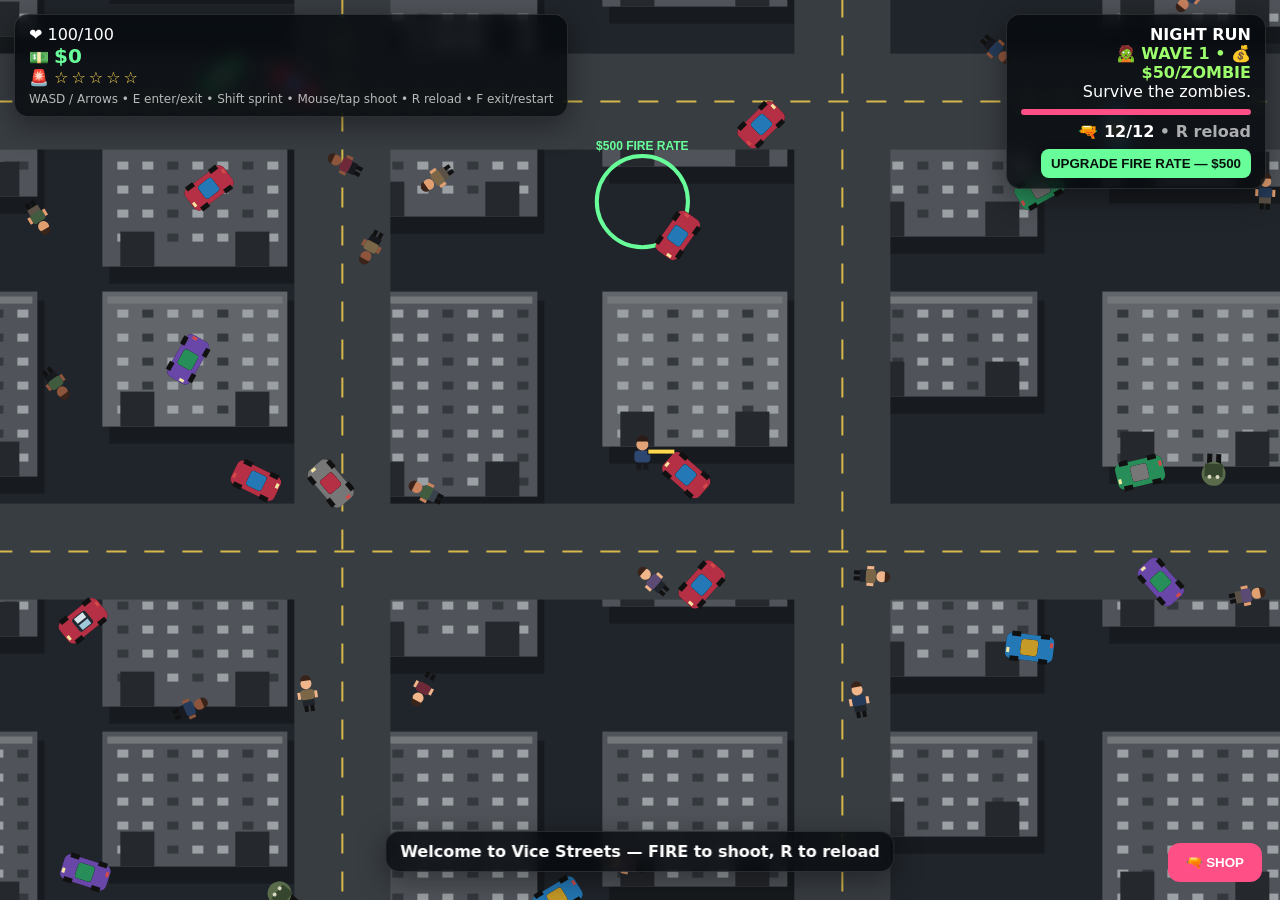
==== commit b1ba4d70: "Extend bullet tracers across the full map" ====
--- a/games/vice-streets.html
+++ b/games/vice-streets.html
@@ -88,7 +88,7 @@
  x.save();x.translate(player.x,player.y);x.rotate(player.angle);if(player.onCar){x.fillStyle='#111';x.roundRect(-25,-14,50,28,6);x.fill();x.fillStyle='#ff4f87';x.roundRect(-22,-11,44,22,5);x.fill();x.fillStyle='#202a32';x.roundRect(-8,-9,18,18,3);x.fill();x.fillStyle='#bde9ff';x.fillRect(-5,-7,12,6);x.fillRect(-5,1,12,6);x.fillStyle='#111';x.fillRect(-20,-16,10,5);x.fillRect(10,-16,10,5);x.fillRect(-20,11,10,5);x.fillRect(10,11,10,5)}else{x.fillStyle='#17191d';x.fillRect(-6,9,5,9);x.fillRect(1,9,5,9);x.fillStyle='#2d4770';x.beginPath();x.roundRect(-8,-1,16,12,4);x.fill();x.fillStyle='#e0a277';x.beginPath();x.arc(0,-7,6,0,7);x.fill();x.fillStyle='#2a1b16';x.beginPath();x.arc(0,-10,6,Math.PI,Math.PI*2);x.fill();x.fillStyle='#111';x.fillRect(5,-1,15,4)}x.restore();
  // weapon
 x.save();x.translate(player.x,player.y);x.rotate(player.angle);if(weapon==='Pistol'){x.strokeStyle='#ffd84d';x.lineWidth=4;x.beginPath();x.moveTo(6,0);x.lineTo(32,0);x.stroke();}else if(weapon==='SMG'){x.fillStyle='#55d6ff';x.fillRect(5,-4,30,8);x.fillStyle='#17202a';x.fillRect(10,4,8,12);x.fillStyle='#9deaff';x.fillRect(33,-2,8,4);}else{x.fillStyle='#ff9f43';x.fillRect(5,-4,42,8);x.fillStyle='#222';x.fillRect(12,4,8,16);x.fillStyle='#ffd84d';x.fillRect(45,-2,12,4);}x.restore();
- for(const s of shots){x.save();x.globalAlpha=Math.max(0,s.life*2.4);x.strokeStyle=weapon==='Rifle'?'#ff9f43':weapon==='SMG'?'#59f3ff':'#ffd84d';x.lineWidth=4;x.lineCap='round';x.beginPath();x.moveTo(s.x,s.y);x.lineTo(s.x+Math.cos(s.a)*(s.trail||90),s.y+Math.sin(s.a)*(s.trail||90));x.stroke();x.restore()}for(const p of particles){x.globalAlpha=Math.max(0,p.life);x.fillStyle='#ff4f87';x.fillRect(p.x,p.y,4,4)}x.globalAlpha=1;x.restore();
+ for(const s of shots){x.save();x.globalAlpha=Math.max(0,s.life*2.4);x.strokeStyle=weapon==='Rifle'?'#ff9f43':weapon==='SMG'?'#59f3ff':'#ffd84d';x.lineWidth=4;x.lineCap='round';const dx=Math.cos(s.a),dy=Math.sin(s.a);let t=Infinity;if(dx>0)t=Math.min(t,(world.w-s.x)/dx);else if(dx<0)t=Math.min(t,-s.x/dx);if(dy>0)t=Math.min(t,(world.h-s.y)/dy);else if(dy<0)t=Math.min(t,-s.y/dy);if(!Number.isFinite(t)||t<0)t=5000;x.beginPath();x.moveTo(s.x,s.y);x.lineTo(s.x+dx*t,s.y+dy*t);x.stroke();x.restore()}for(const p of particles){x.globalAlpha=Math.max(0,p.life);x.fillStyle='#ff4f87';x.fillRect(p.x,p.y,4,4)}x.globalAlpha=1;x.restore();
 }
 function die(){if(dead)return;dead=true;mouse.down=false;keys={};document.querySelector('#death').style.display='flex';toastMsg('YOU DIED — WAVE RESET')}function restartGame(){dead=false;health=100;hitCooldown=0;wave=1;zKills=0;zombies=[];boss=null;player.x=1600;player.y=1100;player.wanted=0;ammo=maxAmmo;reloading=false;mission.stage=2;mission.got=0;upgradePad.used=false;document.querySelector('#death').style.display='none';spawnWave()}document.querySelector('#restart').onclick=restartGame;function loop(t){const dt=Math.min(.033,(t-(loop.last||t))/1000);loop.last=t;if(!dead)update(dt);draw();requestAnimationFrame(loop)}requestAnimationFrame(loop);
 addEventListener('keydown',e=>{keys[e.key.toLowerCase()]=true;const k=e.key.toLowerCase();if(k==='e')toggleCar();if(k==='r')reload();if(k==='f'||k===' ')shoot()});
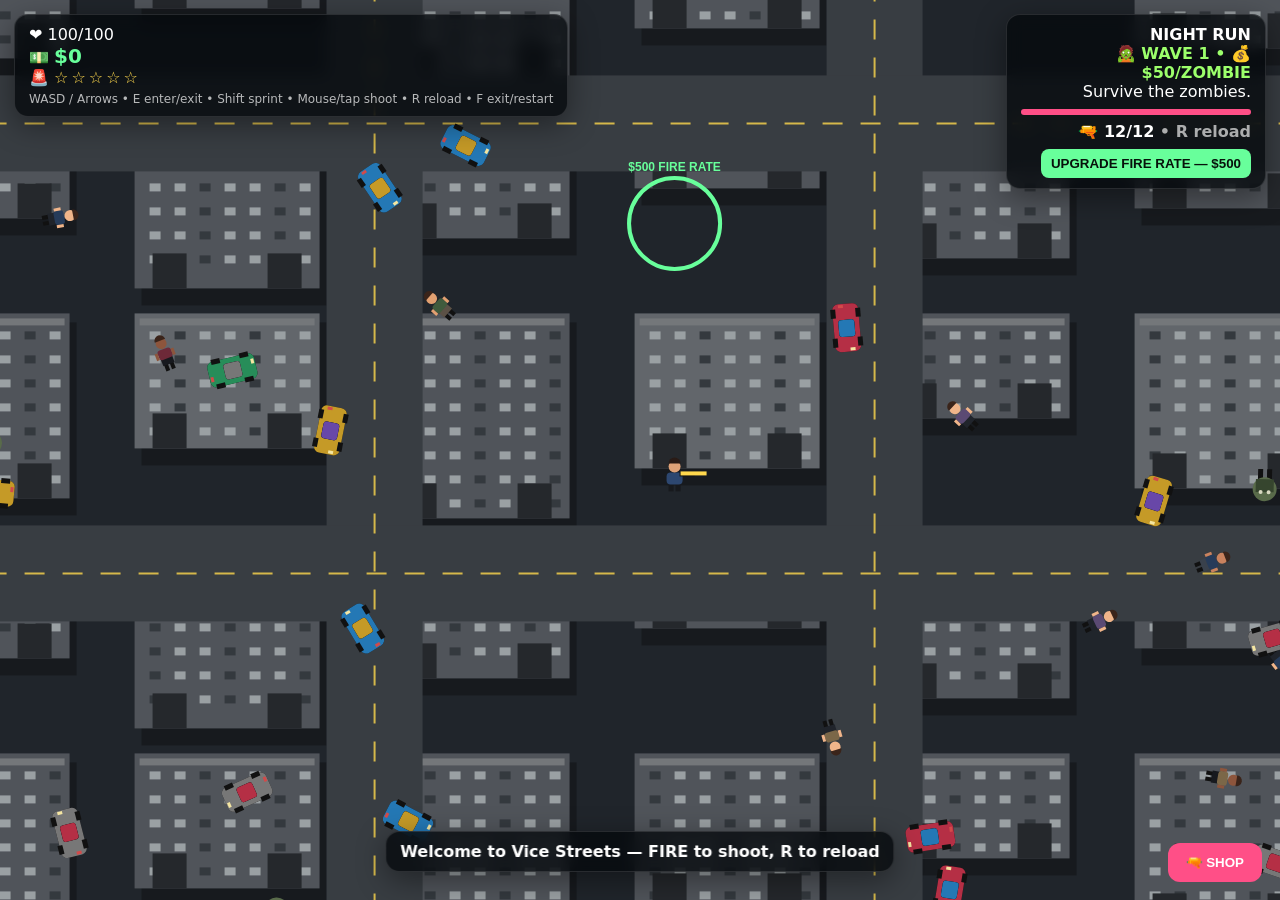
==== commit 4d452096: "Make tracers black and stop at targets" ====
--- a/games/vice-streets.html
+++ b/games/vice-streets.html
@@ -88,7 +88,7 @@
  x.save();x.translate(player.x,player.y);x.rotate(player.angle);if(player.onCar){x.fillStyle='#111';x.roundRect(-25,-14,50,28,6);x.fill();x.fillStyle='#ff4f87';x.roundRect(-22,-11,44,22,5);x.fill();x.fillStyle='#202a32';x.roundRect(-8,-9,18,18,3);x.fill();x.fillStyle='#bde9ff';x.fillRect(-5,-7,12,6);x.fillRect(-5,1,12,6);x.fillStyle='#111';x.fillRect(-20,-16,10,5);x.fillRect(10,-16,10,5);x.fillRect(-20,11,10,5);x.fillRect(10,11,10,5)}else{x.fillStyle='#17191d';x.fillRect(-6,9,5,9);x.fillRect(1,9,5,9);x.fillStyle='#2d4770';x.beginPath();x.roundRect(-8,-1,16,12,4);x.fill();x.fillStyle='#e0a277';x.beginPath();x.arc(0,-7,6,0,7);x.fill();x.fillStyle='#2a1b16';x.beginPath();x.arc(0,-10,6,Math.PI,Math.PI*2);x.fill();x.fillStyle='#111';x.fillRect(5,-1,15,4)}x.restore();
  // weapon
 x.save();x.translate(player.x,player.y);x.rotate(player.angle);if(weapon==='Pistol'){x.strokeStyle='#ffd84d';x.lineWidth=4;x.beginPath();x.moveTo(6,0);x.lineTo(32,0);x.stroke();}else if(weapon==='SMG'){x.fillStyle='#55d6ff';x.fillRect(5,-4,30,8);x.fillStyle='#17202a';x.fillRect(10,4,8,12);x.fillStyle='#9deaff';x.fillRect(33,-2,8,4);}else{x.fillStyle='#ff9f43';x.fillRect(5,-4,42,8);x.fillStyle='#222';x.fillRect(12,4,8,16);x.fillStyle='#ffd84d';x.fillRect(45,-2,12,4);}x.restore();
- for(const s of shots){x.save();x.globalAlpha=Math.max(0,s.life*2.4);x.strokeStyle=weapon==='Rifle'?'#ff9f43':weapon==='SMG'?'#59f3ff':'#ffd84d';x.lineWidth=4;x.lineCap='round';const dx=Math.cos(s.a),dy=Math.sin(s.a);let t=Infinity;if(dx>0)t=Math.min(t,(world.w-s.x)/dx);else if(dx<0)t=Math.min(t,-s.x/dx);if(dy>0)t=Math.min(t,(world.h-s.y)/dy);else if(dy<0)t=Math.min(t,-s.y/dy);if(!Number.isFinite(t)||t<0)t=5000;x.beginPath();x.moveTo(s.x,s.y);x.lineTo(s.x+dx*t,s.y+dy*t);x.stroke();x.restore()}for(const p of particles){x.globalAlpha=Math.max(0,p.life);x.fillStyle='#ff4f87';x.fillRect(p.x,p.y,4,4)}x.globalAlpha=1;x.restore();
+ for(const s of shots){x.save();x.globalAlpha=Math.max(0,s.life*2.4);x.strokeStyle='#111';x.lineWidth=3;x.lineCap='round';const dx=Math.cos(s.a),dy=Math.sin(s.a);let t=Infinity;let hitX=s.x+dx*5000,hitY=s.y+dy*5000;for(const z of zombies){const vx=z.x-s.x,vy=z.y-s.y,proj=vx*dx+vy*dy,side=Math.abs(-vx*dy+vy*dx);if(proj>0&&side<z.r+3&&proj<t){t=proj;hitX=s.x+dx*proj;hitY=s.y+dy*proj}}if(boss){const vx=boss.x-s.x,vy=boss.y-s.y,proj=vx*dx+vy*dy,side=Math.abs(-vx*dy+vy*dx);if(proj>0&&side<boss.r+3&&proj<t){t=proj;hitX=s.x+dx*proj;hitY=s.y+dy*proj}}if(t===Infinity){if(dx>0)t=Math.min(t,(world.w-s.x)/dx);else if(dx<0)t=Math.min(t,-s.x/dx);if(dy>0)t=Math.min(t,(world.h-s.y)/dy);else if(dy<0)t=Math.min(t,-s.y/dy);if(!Number.isFinite(t)||t<0)t=5000;hitX=s.x+dx*t;hitY=s.y+dy*t}x.beginPath();x.moveTo(s.x,s.y);x.lineTo(hitX,hitY);x.stroke();x.fillStyle='#111';x.beginPath();x.arc(s.x+dx*14,s.y+dy*14,4,0,7);x.fill();x.restore()}for(const p of particles){x.globalAlpha=Math.max(0,p.life);x.fillStyle='#ff4f87';x.fillRect(p.x,p.y,4,4)}x.globalAlpha=1;x.restore();
 }
 function die(){if(dead)return;dead=true;mouse.down=false;keys={};document.querySelector('#death').style.display='flex';toastMsg('YOU DIED — WAVE RESET')}function restartGame(){dead=false;health=100;hitCooldown=0;wave=1;zKills=0;zombies=[];boss=null;player.x=1600;player.y=1100;player.wanted=0;ammo=maxAmmo;reloading=false;mission.stage=2;mission.got=0;upgradePad.used=false;document.querySelector('#death').style.display='none';spawnWave()}document.querySelector('#restart').onclick=restartGame;function loop(t){const dt=Math.min(.033,(t-(loop.last||t))/1000);loop.last=t;if(!dead)update(dt);draw();requestAnimationFrame(loop)}requestAnimationFrame(loop);
 addEventListener('keydown',e=>{keys[e.key.toLowerCase()]=true;const k=e.key.toLowerCase();if(k==='e')toggleCar();if(k==='r')reload();if(k==='f'||k===' ')shoot()});
